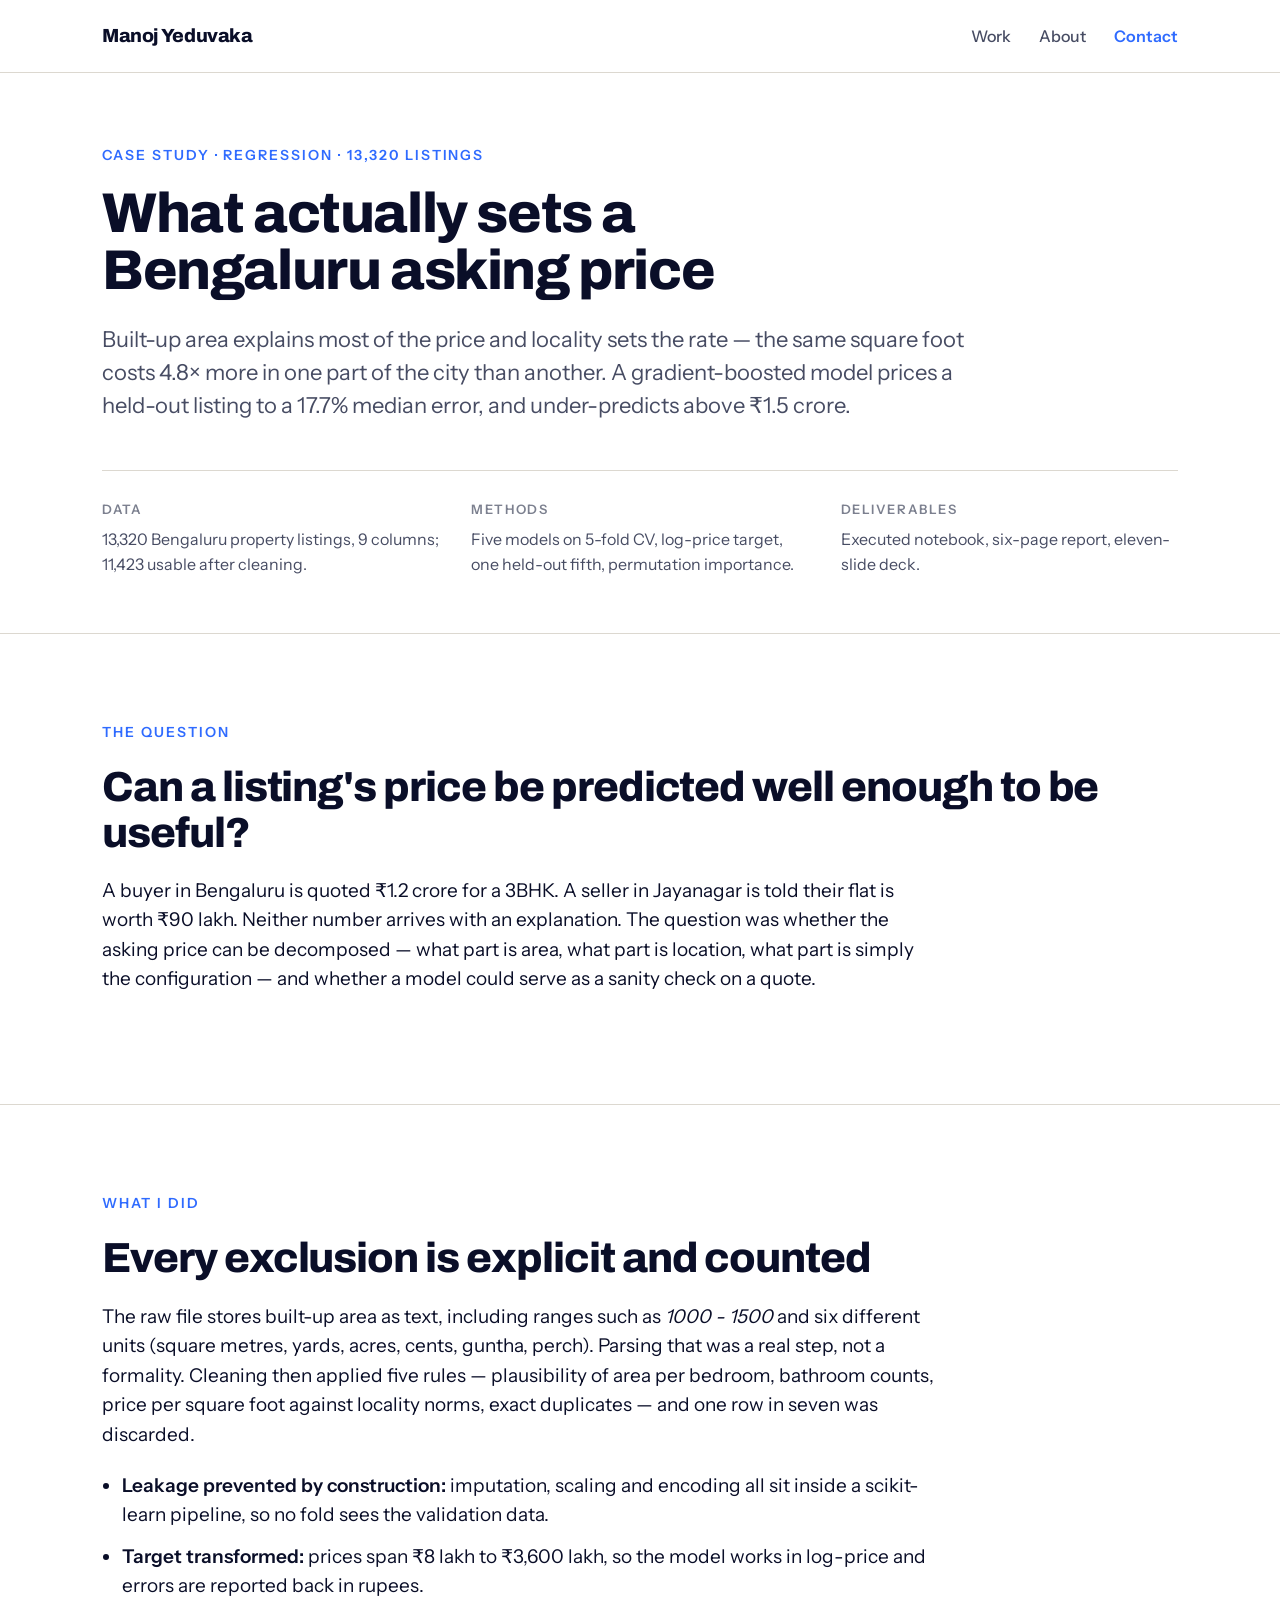
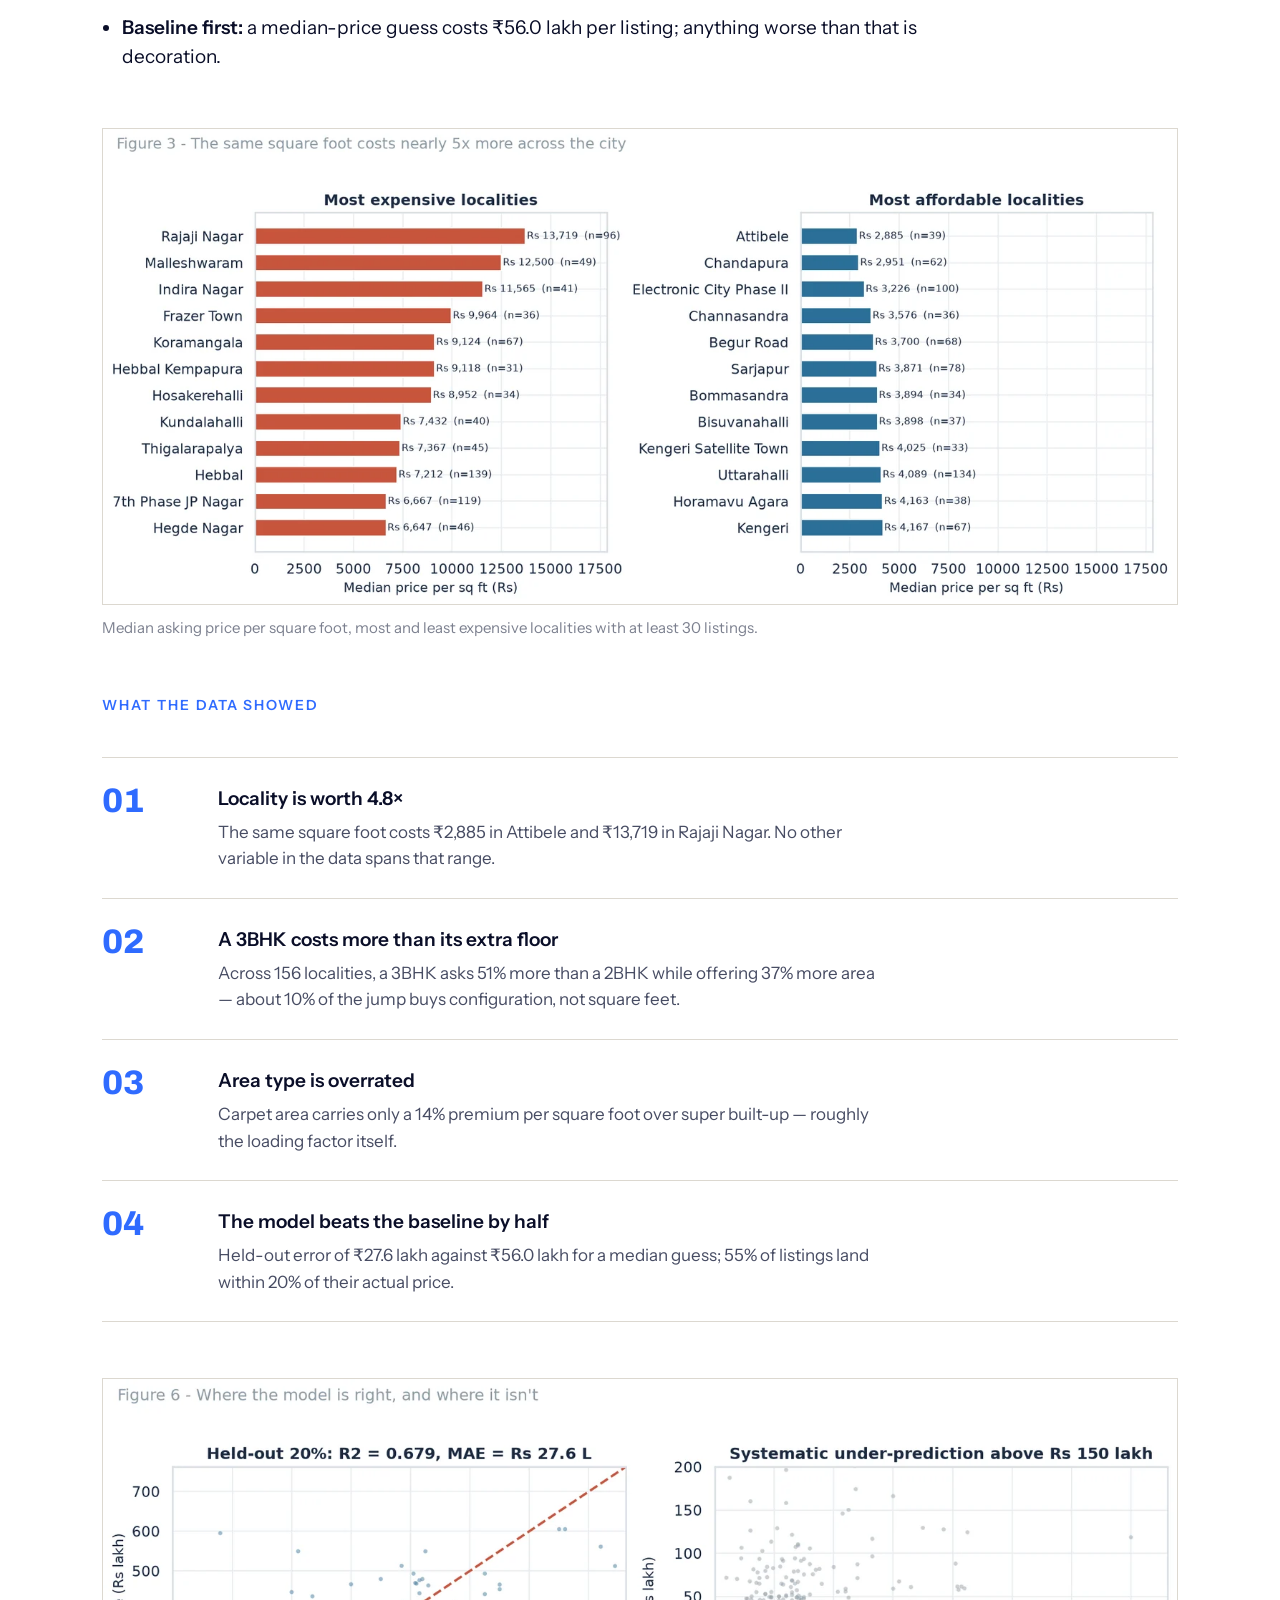
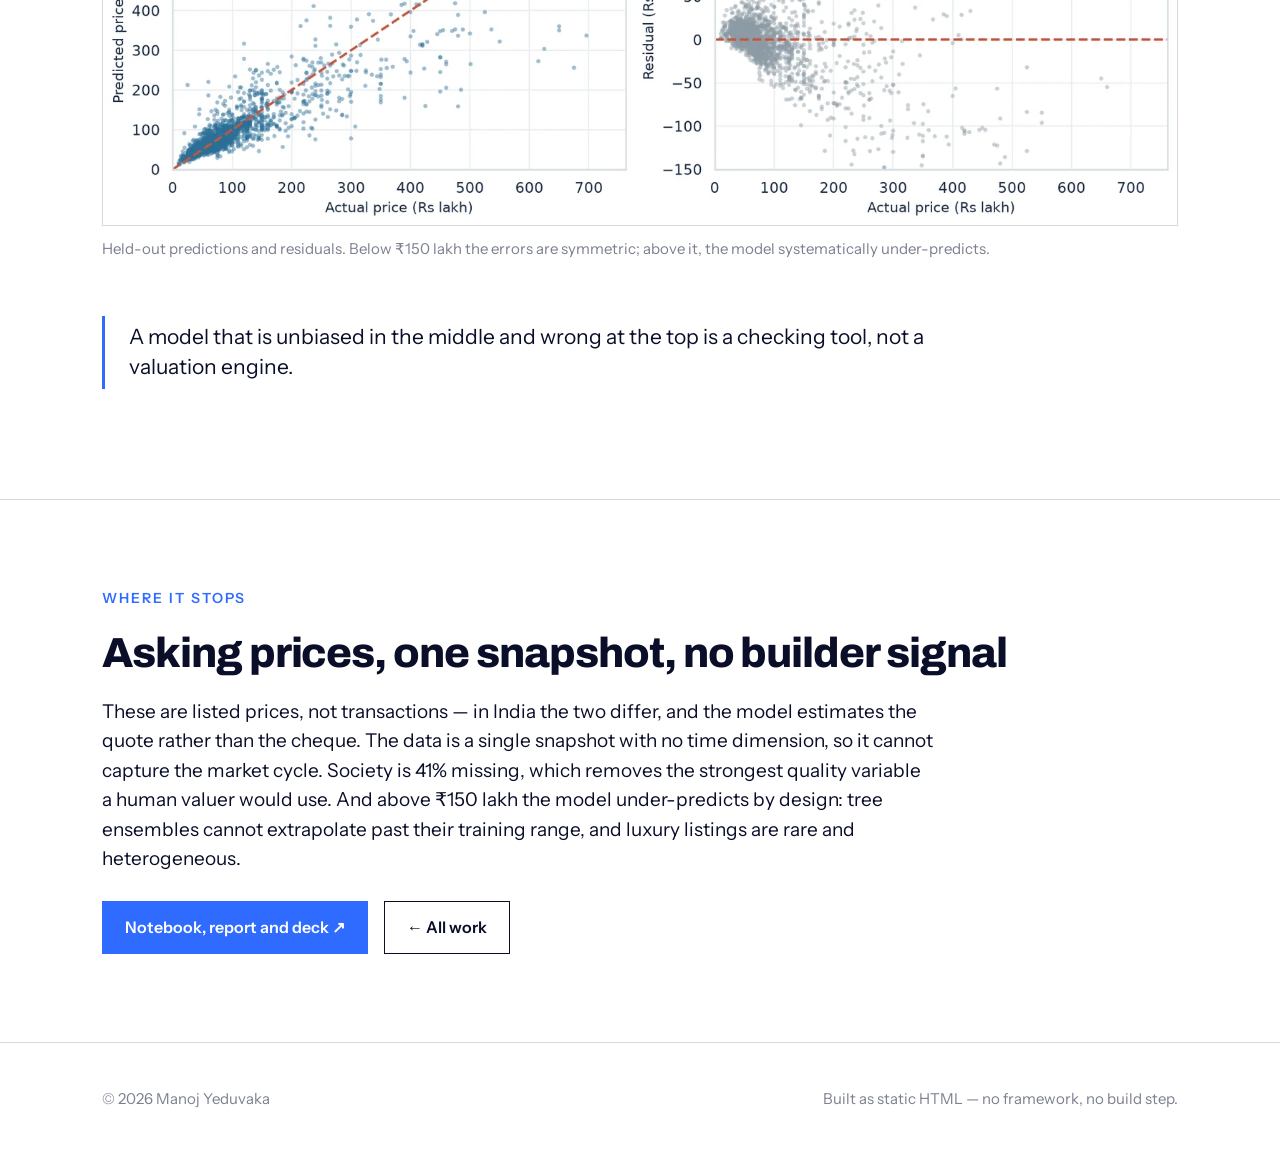
==== work/bengaluru-housing.html @ d520b785 "Add files via upload" ====
<!DOCTYPE html>
<html lang="en">
<head>
<meta charset="utf-8">
<meta name="viewport" content="width=device-width, initial-scale=1">
<title>Bengaluru residential prices — case study</title>
<meta name="description" content="What sets a Bengaluru asking price: locality is worth 4.8x, a 3BHK carries a 10% configuration premium, and the model under-predicts above Rs 1.5 crore.">
<meta name="author" content="Manoj Yeduvaka">
<meta property="og:title" content="Bengaluru residential prices — case study">
<meta property="og:description" content="What sets a Bengaluru asking price: locality is worth 4.8x, a 3BHK carries a 10% configuration premium, and the model under-predicts above Rs 1.5 crore.">
<meta property="og:type" content="website">
<link rel="icon" href="data:image/svg+xml,%3Csvg xmlns='http://www.w3.org/2000/svg' viewBox='0 0 32 32'%3E%3Crect width='32' height='32' fill='%232F6BFF'/%3E%3Ctext x='16' y='23' font-family='Helvetica,Arial' font-size='17' font-weight='bold' fill='white' text-anchor='middle'%3EM%3C/text%3E%3C/svg%3E">
<style>
@font-face{font-family:'Archivo';font-style:normal;font-weight:800;font-display:swap;src:url('../assets/fonts/archivo-800.woff2') format('woff2');}
@font-face{font-family:'Instrument Sans';font-style:normal;font-weight:400;font-display:swap;src:url('../assets/fonts/instrument-400.woff2') format('woff2');}
@font-face{font-family:'Instrument Sans';font-style:normal;font-weight:500;font-display:swap;src:url('../assets/fonts/instrument-500.woff2') format('woff2');}
@font-face{font-family:'Instrument Sans';font-style:normal;font-weight:600;font-display:swap;src:url('../assets/fonts/instrument-600.woff2') format('woff2');}

:root{
  --ground:#FFFFFF; --surface:#F2EFE9; --ink:#0A0E28; --ink-2:#474C63; --ink-3:#7C808F;
  --rule:#DCD8D0; --rule-2:#C9C3B8; --accent:#2F6BFF; --accent-tint:#DBE7FF; --maxw:1140px;
}
*,*::before,*::after{box-sizing:border-box}
html{scroll-behavior:smooth;-webkit-text-size-adjust:100%}
body{margin:0;background:var(--ground);color:var(--ink);
  font-family:'Instrument Sans',-apple-system,BlinkMacSystemFont,'Segoe UI',sans-serif;
  font-size:19px;line-height:1.55;-webkit-font-smoothing:antialiased;text-rendering:optimizeLegibility}
img{max-width:100%;height:auto;display:block}
a{color:inherit}
.wrap{max-width:var(--maxw);margin:0 auto;padding:0 32px}
.display{font-family:'Archivo',system-ui,sans-serif;font-weight:800;letter-spacing:-.025em;line-height:1.02;margin:0}
.eyebrow{font-size:14px;font-weight:600;letter-spacing:.14em;text-transform:uppercase;color:var(--accent);margin:0 0 18px}
.muted{color:var(--ink-2)} .faint{color:var(--ink-3)}
.accent{color:var(--accent)}

/* nav */
.nav{border-bottom:1px solid var(--rule);position:sticky;top:0;background:rgba(255,255,255,.92);
  backdrop-filter:saturate(160%) blur(8px);z-index:20}
.nav .wrap{display:flex;align-items:center;justify-content:space-between;height:72px;gap:24px}
.nav a.brand{font-family:'Archivo',sans-serif;font-weight:800;font-size:19px;letter-spacing:-.02em;text-decoration:none}
.nav nav{display:flex;gap:28px;align-items:center}
.nav nav a{text-decoration:none;font-size:16px;font-weight:500;color:var(--ink-2)}
.nav nav a:hover{color:var(--accent)}
.nav nav a.cta{color:var(--accent);font-weight:600}

/* hero */
.hero{padding:96px 0 72px;border-bottom:1px solid var(--rule)}
.hero h1{font-size:clamp(38px,5.2vw,68px);max-width:19ch;margin:0 0 28px}
.hero p.lead{font-size:clamp(19px,2vw,24px);line-height:1.45;color:var(--ink-2);max-width:56ch;margin:0}
.stats{display:grid;grid-template-columns:repeat(4,1fr);gap:0;margin-top:64px;border-top:1px solid var(--rule)}
.stats > div{padding:26px 24px 0 0}
.stats > div + div{border-left:1px solid var(--rule);padding-left:24px}
.stats > div > div{padding:0}
.stats .n{font-family:'Archivo',sans-serif;font-weight:800;font-size:clamp(26px,3vw,38px);letter-spacing:-.03em;line-height:1}
.stats .l{font-size:15px;color:var(--ink-3);margin-top:8px;line-height:1.35}

/* sections */
section{padding:88px 0;border-bottom:1px solid var(--rule)}
section:last-of-type{border-bottom:0}
h2.sec{font-family:'Archivo',sans-serif;font-weight:800;font-size:clamp(28px,3.4vw,42px);
  letter-spacing:-.025em;line-height:1.08;margin:0 0 20px;max-width:24ch}
.sec-lead{font-size:20px;color:var(--ink-2);max-width:62ch;margin:0 0 48px}

/* work cards */
.cards{display:grid;grid-template-columns:1fr 1fr;gap:40px}
.card{border:1px solid var(--rule);background:#fff;display:flex;flex-direction:column;
  text-decoration:none;transition:border-color .18s ease,transform .18s ease}
.card:hover{border-color:var(--ink);transform:translateY(-2px)}
.card .thumb{aspect-ratio:16/10;overflow:hidden;background:#fff;border-bottom:1px solid var(--rule);
  display:flex;align-items:center;justify-content:center;padding:18px 22px}
.card .thumb img{width:100%;height:100%;object-fit:contain;object-position:center}
.card .body{padding:28px 28px 30px;display:flex;flex-direction:column;gap:14px;flex:1}
.card .kicker{font-size:13px;font-weight:600;letter-spacing:.12em;text-transform:uppercase;color:var(--ink-3)}
.card h3{font-family:'Archivo',sans-serif;font-weight:800;font-size:26px;letter-spacing:-.02em;line-height:1.15;margin:0}
.card p{margin:0;color:var(--ink-2);font-size:17px;line-height:1.5}
.card .chips{display:flex;flex-wrap:wrap;gap:8px;margin-top:auto;padding-top:10px}
.chip{font-size:14px;font-weight:500;padding:6px 12px;background:var(--accent-tint);color:#1B47B8;border-radius:2px}
.card .go{font-size:16px;font-weight:600;color:var(--accent)}

/* rows */
.rows{border-top:1px solid var(--rule)}
.row{display:grid;grid-template-columns:1.1fr 2fr auto;gap:32px;align-items:baseline;
  padding:26px 0;border-bottom:1px solid var(--rule);text-decoration:none}
.row:hover .rowtitle{color:var(--accent)}
.rowtitle{font-weight:600;font-size:19px}
.rowdesc{color:var(--ink-2);font-size:17px}
.rowmeta{font-size:14px;color:var(--ink-3);white-space:nowrap}

/* about */
.about{display:grid;grid-template-columns:1.4fr 1fr;gap:72px}
.about p{margin:0 0 20px;max-width:56ch}
.tools h3{font-size:14px;font-weight:600;letter-spacing:.12em;text-transform:uppercase;color:var(--ink-3);margin:0 0 14px}
.tools ul{list-style:none;padding:0;margin:0 0 32px;display:flex;flex-wrap:wrap;gap:8px}
.tools li{font-size:15px;padding:7px 13px;border:1px solid var(--rule);border-radius:2px;color:var(--ink-2)}

/* contact */
.contact a.mail{font-family:'Archivo',sans-serif;font-weight:800;font-size:clamp(24px,3.4vw,40px);
  letter-spacing:-.025em;text-decoration:none;border-bottom:3px solid var(--accent);padding-bottom:4px;
  display:inline-block;word-break:break-word}
.contact a.mail:hover{color:var(--accent)}
.links{display:flex;gap:28px;margin-top:40px;flex-wrap:wrap}
.links a{font-size:16px;font-weight:600;text-decoration:none;color:var(--ink-2)}
.links a:hover{color:var(--accent)}

/* footer */
footer.site{padding:44px 0;border-top:1px solid var(--rule)}
footer.site .wrap{display:flex;justify-content:space-between;gap:24px;flex-wrap:wrap;font-size:15px;color:var(--ink-3)}

/* case study page */
.cs-head{padding:72px 0 56px;border-bottom:1px solid var(--rule)}
.cs-head h1{font-size:clamp(32px,4.4vw,56px);max-width:22ch;margin:0 0 24px}
.cs-head .lead{font-size:clamp(18px,2vw,22px);line-height:1.5;color:var(--ink-2);max-width:60ch;margin:0}
.meta-grid{display:grid;grid-template-columns:repeat(3,1fr);gap:32px;margin-top:48px;padding-top:28px;border-top:1px solid var(--rule)}
.meta-grid h4{font-size:13px;font-weight:600;letter-spacing:.12em;text-transform:uppercase;color:var(--ink-3);margin:0 0 8px}
.meta-grid p{margin:0;font-size:16px;color:var(--ink-2)}
.wrap.prose{max-width:var(--maxw)}
.wrap.prose > p, .wrap.prose > ul, .wrap.prose > h2, .wrap.prose > .eyebrow, .wrap.prose > .pull{max-width:64ch}
.wrap.prose > figure, .wrap.prose > .findings, .wrap.prose > .next{max-width:100%}
.prose p{margin:0 0 22px}
.prose ul{margin:0 0 22px;padding-left:20px}
.prose li{margin-bottom:12px}
.figure{margin:56px 0}
.figure img{border:1px solid var(--rule)}
.figure figcaption{font-size:15px;color:var(--ink-3);margin-top:12px;line-height:1.45}
.findings{display:grid;gap:0;margin:40px 0 0;border-top:1px solid var(--rule)}
.finding{display:grid;grid-template-columns:88px 1fr;gap:28px;padding:26px 0;border-bottom:1px solid var(--rule)}
.finding .num{font-family:'Archivo',sans-serif;font-weight:800;font-size:34px;color:var(--accent);line-height:1}
.finding h3{font-size:19px;font-weight:600;margin:0 0 6px}
.finding p{margin:0;color:var(--ink-2);font-size:17px;max-width:60ch}
.pull{border-left:3px solid var(--accent);padding:6px 0 6px 24px;margin:44px 0;
  font-size:21px;line-height:1.45;color:var(--ink);max-width:60ch}
.next{display:flex;gap:16px;flex-wrap:wrap;margin-top:28px}
.btn{display:inline-block;padding:13px 22px;border:1px solid var(--ink);text-decoration:none;
  font-size:16px;font-weight:600;transition:background .16s ease,color .16s ease}
.btn:hover{background:var(--ink);color:#fff}
.btn.primary{background:var(--accent);border-color:var(--accent);color:#fff}
.btn.primary:hover{background:#1B47B8;border-color:#1B47B8}

@media (max-width:900px){
  .cards,.about{grid-template-columns:1fr;gap:32px}
  .stats{grid-template-columns:1fr 1fr}
  .stats > div:nth-child(3){border-left:0;padding-left:0}
  .stats > div:nth-child(-n+2){padding-bottom:24px}
  .row{grid-template-columns:1fr;gap:6px}
  .meta-grid{grid-template-columns:1fr;gap:22px}
  .finding{grid-template-columns:56px 1fr;gap:16px}
  .hero{padding:64px 0 48px}
  section{padding:64px 0}
}
/* ---- motion layer ---- */
.js [data-reveal]{opacity:0;transform:translateY(16px);
  transition:opacity .7s cubic-bezier(.2,.7,.3,1),transform .7s cubic-bezier(.2,.7,.3,1)}
.js [data-reveal].is-in{opacity:1;transform:none}
.card .thumb img{transition:transform .5s cubic-bezier(.2,.7,.3,1)}
.card:hover .thumb img{transform:scale(1.025)}
.nav{transition:box-shadow .25s ease}
.nav.is-compact{box-shadow:0 1px 0 var(--rule),0 6px 24px rgba(10,14,40,.06)}
.nav .wrap{transition:height .25s ease}
.nav.is-compact .wrap{height:60px}
.hero-cta{display:flex;gap:14px;flex-wrap:wrap;margin-top:36px}
@view-transition{navigation:auto}
@media (prefers-reduced-motion:reduce){
  *,*::before,*::after{animation-duration:.001ms!important;transition-duration:.001ms!important}
  [data-reveal]{opacity:1;transform:none}
  html{scroll-behavior:auto}
}

/* ---- locality explorer ---- */
.explorer{border:1px solid var(--rule);padding:32px 34px 26px;background:#fff}
.seg{display:inline-flex;border:1px solid var(--rule);margin-bottom:28px}
.seg button{appearance:none;border:0;background:#fff;padding:10px 18px;font:inherit;font-size:15px;
  font-weight:500;color:var(--ink-2);cursor:pointer;transition:background .15s,color .15s}
.seg button + button{border-left:1px solid var(--rule)}
.seg button[aria-selected="true"]{background:var(--ink);color:#fff}
.seg button:focus-visible{outline:2px solid var(--accent);outline-offset:2px}
.bars{display:flex;flex-direction:column;gap:6px}
.bar{display:grid;grid-template-columns:200px 1fr 132px;align-items:center;gap:16px;
  padding:7px 8px;margin:0 -8px;cursor:pointer;background:none;border:0;font:inherit;text-align:left;
  border-radius:2px;transition:background .15s}
.bar:hover,.bar:focus-visible,.bar.is-on{background:var(--surface);outline:none}
.bar:focus-visible{box-shadow:inset 0 0 0 2px var(--accent)}
.bar .nm{font-size:16px;color:var(--ink-2);white-space:nowrap;overflow:hidden;text-overflow:ellipsis}
.bar:hover .nm,.bar.is-on .nm{color:var(--ink);font-weight:600}
.bar .track{height:22px;background:#EAE7E0;position:relative;overflow:hidden}
.bar .fill{position:absolute;inset:0 auto 0 0;width:0;background:#7FA3FF;
  transition:width .8s cubic-bezier(.2,.7,.3,1),background .15s}
.bar:hover .fill,.bar.is-on .fill{background:var(--accent)}
.bar .val{font-size:15px;font-variant-numeric:tabular-nums;text-align:right;color:var(--ink-2)}
.bar:hover .val,.bar.is-on .val{color:var(--ink);font-weight:600}
.detail{margin-top:22px;padding-top:18px;border-top:1px solid var(--rule);min-height:52px;
  font-size:16px;color:var(--ink-2);line-height:1.5}
.detail strong{color:var(--ink);font-weight:600}
.chart-foot{display:flex;justify-content:space-between;gap:24px;flex-wrap:wrap;margin-top:18px;font-size:14px;color:var(--ink-3)}
.chart-foot a{color:var(--accent);font-weight:600;text-decoration:none}
.chart-foot a:hover{text-decoration:underline}

@media (max-width:560px){
  .wrap{padding:0 20px}
  .nav .wrap{height:64px}
  .nav nav{gap:16px}
  .nav nav a{font-size:15px}
  .nav nav a.hide-sm{display:none}
  .bar{grid-template-columns:118px 1fr 78px;gap:10px}
  .bar .nm{font-size:14px}
  .bar .val{font-size:13px}
  .explorer{padding:22px 18px 20px}
  .seg button{padding:9px 13px;font-size:14px}
}
</style>
<script>document.documentElement.className += ' js';</script>
<noscript><style>[data-reveal]{opacity:1!important;transform:none!important}</style></noscript>
</head>
<body>
<header class="nav"><div class="wrap">
  <a class="brand" href="../index.html">Manoj Yeduvaka</a>
  <nav>
    <a href="../index.html#work">Work</a>
    <a href="../index.html#about" class="hide-sm">About</a>
    <a href="../index.html#contact" class="cta">Contact</a>
  </nav>
</div></header>

<main id="bengaluru">
  <div class="cs-head"><div class="wrap">
    <p class="eyebrow">Case study · Regression · 13,320 listings</p>
    <h1 class="display">What actually sets a Bengaluru asking price</h1>
    <p class="lead">Built-up area explains most of the price and locality sets the rate — the same square foot costs 4.8× more in one part of the city than another. A gradient-boosted model prices a held-out listing to a 17.7% median error, and under-predicts above ₹1.5 crore.</p>
    <div class="meta-grid">
      <div><h4>Data</h4><p>13,320 Bengaluru property listings, 9 columns; 11,423 usable after cleaning.</p></div>
      <div><h4>Methods</h4><p>Five models on 5-fold CV, log-price target, one held-out fifth, permutation importance.</p></div>
      <div><h4>Deliverables</h4><p>Executed notebook, six-page report, eleven-slide deck.</p></div>
    </div>
  </div></div>

  <section><div class="wrap prose">
    <p class="eyebrow">The question</p>
    <h2 class="sec">Can a listing's price be predicted well enough to be useful?</h2>
    <p>A buyer in Bengaluru is quoted ₹1.2 crore for a 3BHK. A seller in Jayanagar is told their flat is worth ₹90 lakh. Neither number arrives with an explanation. The question was whether the asking price can be decomposed — what part is area, what part is location, what part is simply the configuration — and whether a model could serve as a sanity check on a quote.</p>
  </div></section>

  <section><div class="wrap prose">
    <p class="eyebrow">What I did</p>
    <h2 class="sec">Every exclusion is explicit and counted</h2>
    <p>The raw file stores built-up area as text, including ranges such as <em>1000 - 1500</em> and six different units (square metres, yards, acres, cents, guntha, perch). Parsing that was a real step, not a formality. Cleaning then applied five rules — plausibility of area per bedroom, bathroom counts, price per square foot against locality norms, exact duplicates — and one row in seven was discarded.</p>
    <ul>
      <li><strong>Leakage prevented by construction:</strong> imputation, scaling and encoding all sit inside a scikit-learn pipeline, so no fold sees the validation data.</li>
      <li><strong>Target transformed:</strong> prices span ₹8 lakh to ₹3,600 lakh, so the model works in log-price and errors are reported back in rupees.</li>
      <li><strong>Baseline first:</strong> a median-price guess costs ₹56.0 lakh per listing; anything worse than that is decoration.</li>
    </ul>
    <figure class="figure">
      <img src="../assets/img/bengaluru-locality.webp" alt="Bar chart of median price per square foot for the most and least expensive Bengaluru localities">
      <figcaption>Median asking price per square foot, most and least expensive localities with at least 30 listings.</figcaption>
    </figure>
    <p class="eyebrow" style="margin-top:56px">What the data showed</p>
    <div class="findings">
      <div class="finding"><span class="num">01</span><div><h3>Locality is worth 4.8×</h3><p>The same square foot costs ₹2,885 in Attibele and ₹13,719 in Rajaji Nagar. No other variable in the data spans that range.</p></div></div>
      <div class="finding"><span class="num">02</span><div><h3>A 3BHK costs more than its extra floor</h3><p>Across 156 localities, a 3BHK asks 51% more than a 2BHK while offering 37% more area — about 10% of the jump buys configuration, not square feet.</p></div></div>
      <div class="finding"><span class="num">03</span><div><h3>Area type is overrated</h3><p>Carpet area carries only a 14% premium per square foot over super built-up — roughly the loading factor itself.</p></div></div>
      <div class="finding"><span class="num">04</span><div><h3>The model beats the baseline by half</h3><p>Held-out error of ₹27.6 lakh against ₹56.0 lakh for a median guess; 55% of listings land within 20% of their actual price.</p></div></div>
    </div>
    <figure class="figure">
      <img src="../assets/img/bengaluru-model.webp" alt="Predicted versus actual price scatter plot with residuals">
      <figcaption>Held-out predictions and residuals. Below ₹150 lakh the errors are symmetric; above it, the model systematically under-predicts.</figcaption>
    </figure>
    <p class="pull">A model that is unbiased in the middle and wrong at the top is a checking tool, not a valuation engine.</p>
  </div></section>

  <section><div class="wrap prose">
    <p class="eyebrow">Where it stops</p>
    <h2 class="sec">Asking prices, one snapshot, no builder signal</h2>
    <p>These are listed prices, not transactions — in India the two differ, and the model estimates the quote rather than the cheque. The data is a single snapshot with no time dimension, so it cannot capture the market cycle. Society is 41% missing, which removes the strongest quality variable a human valuer would use. And above ₹150 lakh the model under-predicts by design: tree ensembles cannot extrapolate past their training range, and luxury listings are rare and heterogeneous.</p>
    <div class="next">
      <a class="btn primary" href="https://github.com/nx-manoj/Machine-learning-projects/tree/main/Bengaluru-Housing-Prices">Notebook, report and deck ↗</a>
      <a class="btn" href="../index.html">← All work</a>
    </div>
  </div></section>
</main>
<footer class="site"><div class="wrap">
  <span>© 2026 Manoj Yeduvaka</span>
  <span>Built as static HTML — no framework, no build step.</span>
</div></footer>
<script>
(function(){
  var reduce = window.matchMedia('(prefers-reduced-motion: reduce)').matches;
  var revealEls = Array.prototype.slice.call(document.querySelectorAll('[data-reveal]'));

  function revealAll(){ revealEls.forEach(function(el){ el.classList.add('is-in'); }); }

  if (!('IntersectionObserver' in window) || reduce) {
    revealAll();
  } else {
    var io = new IntersectionObserver(function(entries){
      entries.forEach(function(e){
        if (e.isIntersecting) { e.target.classList.add('is-in'); io.unobserve(e.target); }
      });
    }, {rootMargin: '0px 0px -6% 0px', threshold: 0.06});
    revealEls.forEach(function(el, i){
      el.style.transitionDelay = (Math.min(i, 4) * 70) + 'ms';
      io.observe(el);
    });
    setTimeout(revealAll, 2500);   /* safety net: never leave content hidden */
  }

  /* count-up statistics */
  var nums = Array.prototype.slice.call(document.querySelectorAll('[data-count]'));
  function countUp(el){
    var target = parseFloat(el.getAttribute('data-count'));
    var suffix = el.getAttribute('data-suffix') || '';
    if (reduce) { el.textContent = target + suffix; return; }
    var start = null, dur = 900;
    function step(ts){
      if (!start) start = ts;
      var p = Math.min((ts - start) / dur, 1);
      var eased = 1 - Math.pow(1 - p, 3);
      el.textContent = Math.round(target * eased) + suffix;
      if (p < 1) requestAnimationFrame(step);
    }
    requestAnimationFrame(step);
    setTimeout(function(){ el.textContent = target + suffix; }, dur + 250);
  }
  if ('IntersectionObserver' in window && !reduce) {
    var io2 = new IntersectionObserver(function(en){
      en.forEach(function(e){ if (e.isIntersecting) { countUp(e.target); io2.unobserve(e.target); } });
    }, {threshold: 0.6});
    nums.forEach(function(n){ io2.observe(n); });
  } else { nums.forEach(countUp); }

  /* nav condense */
  var nav = document.querySelector('.nav');
  if (nav) {
    var onScroll = function(){ nav.classList.toggle('is-compact', window.scrollY > 12); };
    window.addEventListener('scroll', onScroll, {passive: true});
    onScroll();
  }

  /* locality explorer */
  var barsEl = document.getElementById('loc-bars');
  if (!barsEl || !window.LOC_DATA) return;
  var data = window.LOC_DATA;
  var detail = document.getElementById('loc-detail');
  var mode = 'high';

  function fmt(n){ return n.toLocaleString('en-IN'); }

  function show(i){
    var r = data[mode][i];
    if (!r || !detail) return;
    var money = r.price >= 100 ? '₹' + (r.price / 100).toFixed(2) + ' crore' : '₹' + r.price.toFixed(1) + ' lakh';
    detail.innerHTML = '<strong>' + r.name + '</strong> — ₹' + fmt(r.ppsf) +
      ' per sq ft. A typical flat asks ' + money + ', across ' + r.n + ' listings.';
    Array.prototype.forEach.call(barsEl.querySelectorAll('.bar'), function(b, j){
      b.classList.toggle('is-on', j === i);
    });
  }

  function bind(){
    Array.prototype.forEach.call(barsEl.querySelectorAll('.bar'), function(b){
      var i = parseInt(b.getAttribute('data-i'), 10);
      b.addEventListener('mouseenter', function(){ show(i); });
      b.addEventListener('focus', function(){ show(i); });
      b.addEventListener('click', function(){ show(i); });
    });
  }

  function paint(){
    Array.prototype.forEach.call(barsEl.querySelectorAll('.fill'), function(f, i){
      var w = f.getAttribute('data-w') + '%';
      if (reduce) { f.style.width = w; return; }
      setTimeout(function(){ f.style.width = w; }, 120 + i * 55);
    });
  }

  function render(){
    var rows = data[mode];
    var max = Math.max.apply(null, rows.map(function(r){ return r.ppsf; }));
    barsEl.innerHTML = rows.map(function(r, i){
      return '<button class="bar" data-i="' + i + '" aria-label="' + r.name + ', Rs ' + fmt(r.ppsf) +
        ' per square foot"><span class="nm">' + r.name + '</span>' +
        '<span class="track"><span class="fill" data-w="' + (r.ppsf / max * 100).toFixed(1) + '"></span></span>' +
        '<span class="val">₹' + fmt(r.ppsf) + '</span></button>';
    }).join('');
    bind();
    paint();
    show(0);
  }

  Array.prototype.forEach.call(document.querySelectorAll('.seg button'), function(btn){
    btn.addEventListener('click', function(){
      Array.prototype.forEach.call(document.querySelectorAll('.seg button'), function(b){
        b.setAttribute('aria-selected', 'false');
      });
      btn.setAttribute('aria-selected', 'true');
      mode = btn.getAttribute('data-mode');
      render();
    });
  });

  /* first paint: animate the server-rendered bars when they scroll in */
  if ('IntersectionObserver' in window && !reduce) {
    var io3 = new IntersectionObserver(function(en){
      en.forEach(function(e){ if (e.isIntersecting) { paint(); io3.disconnect(); } });
    }, {threshold: 0.25});
    io3.observe(barsEl);
  } else { paint(); }

  bind();
})();
</script>
</body>
</html>
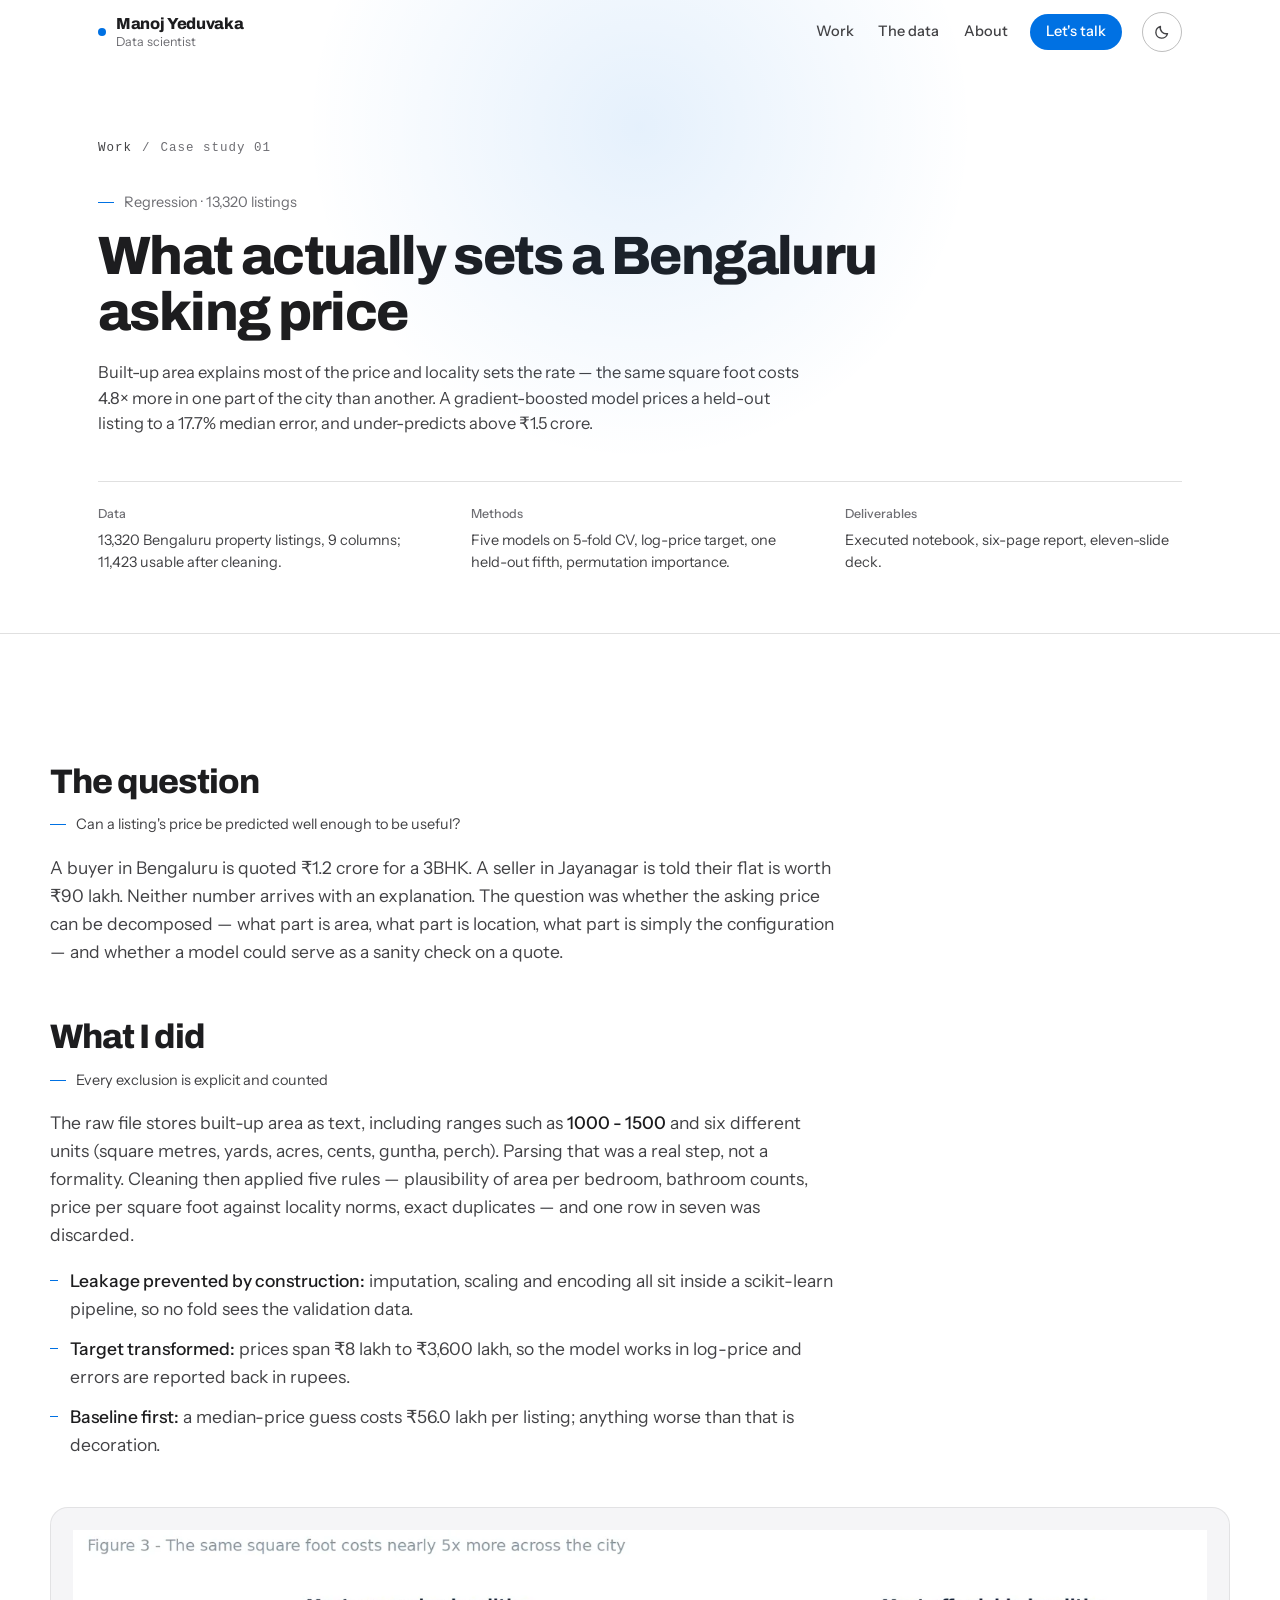
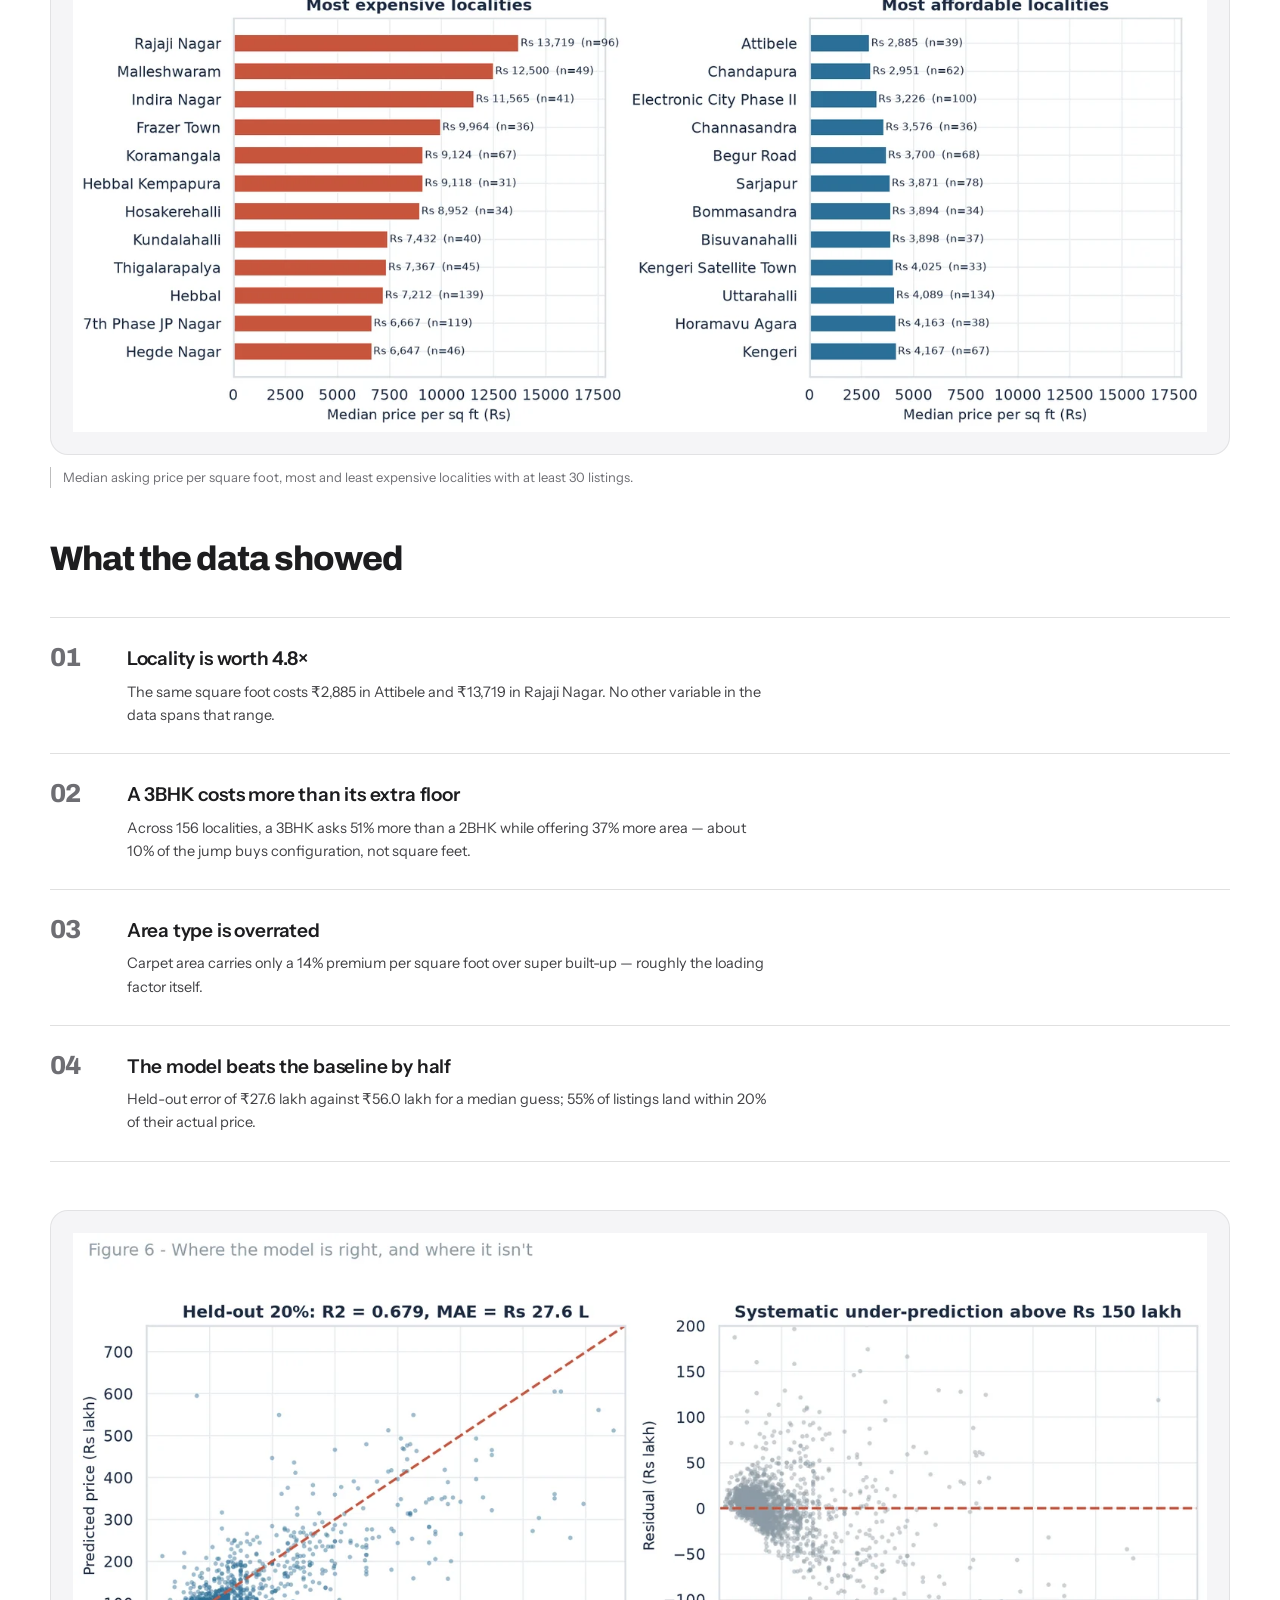
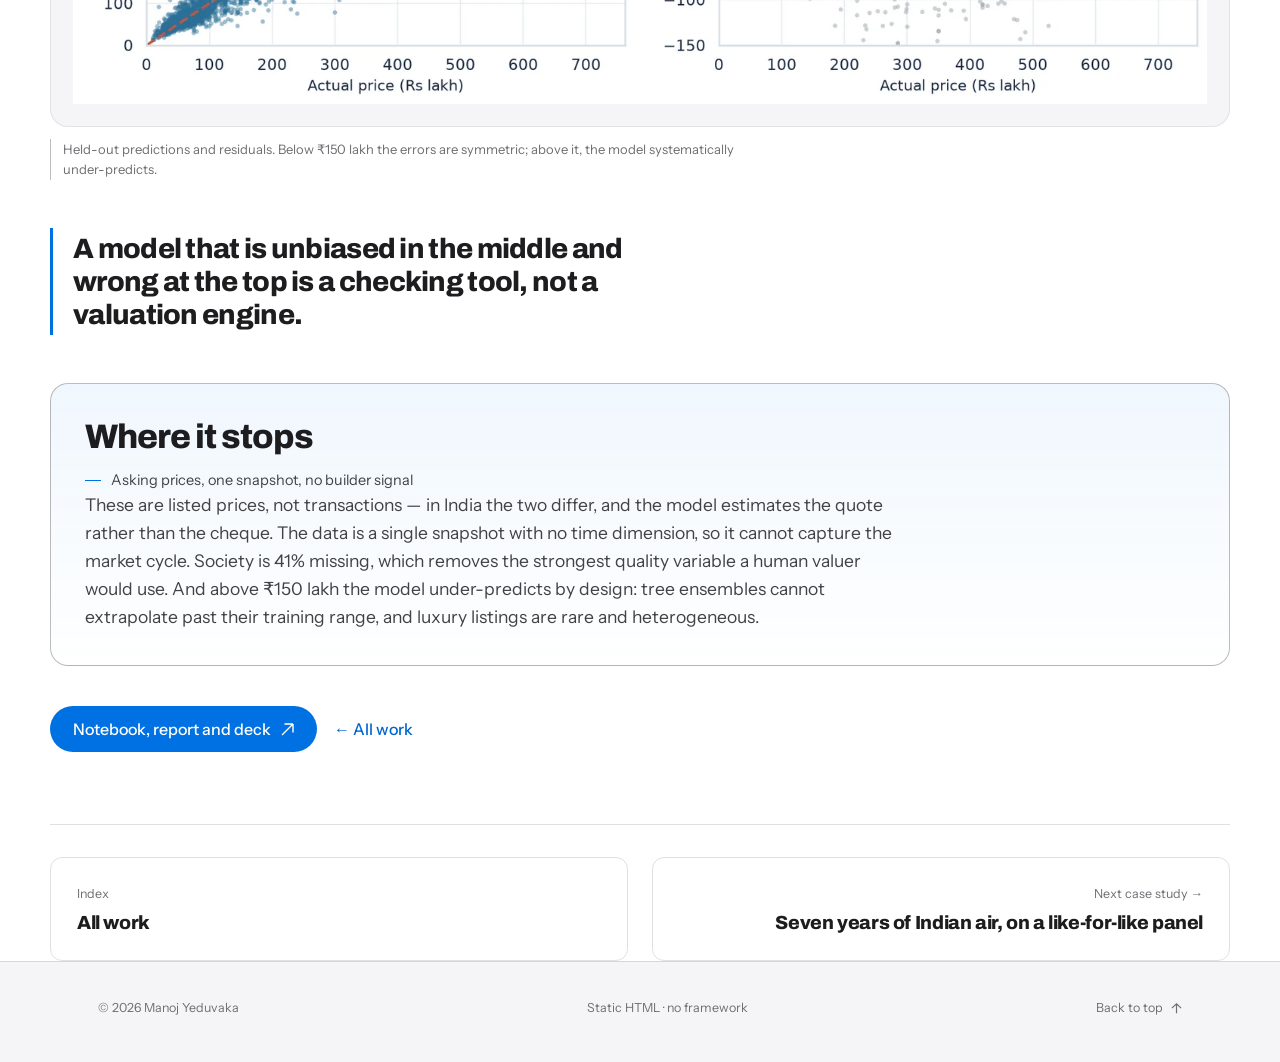
==== commit b221854e: "Add files via upload" ====
--- a/work/bengaluru-housing.html
+++ b/work/bengaluru-housing.html
@@ -3,408 +3,209 @@
 <head>
 <meta charset="utf-8">
 <meta name="viewport" content="width=device-width, initial-scale=1">
-<title>Bengaluru residential prices — case study</title>
-<meta name="description" content="What sets a Bengaluru asking price: locality is worth 4.8x, a 3BHK carries a 10% configuration premium, and the model under-predicts above Rs 1.5 crore.">
-<meta name="author" content="Manoj Yeduvaka">
-<meta property="og:title" content="Bengaluru residential prices — case study">
-<meta property="og:description" content="What sets a Bengaluru asking price: locality is worth 4.8x, a 3BHK carries a 10% configuration premium, and the model under-predicts above Rs 1.5 crore.">
-<meta property="og:type" content="website">
-<link rel="icon" href="data:image/svg+xml,%3Csvg xmlns='http://www.w3.org/2000/svg' viewBox='0 0 32 32'%3E%3Crect width='32' height='32' fill='%232F6BFF'/%3E%3Ctext x='16' y='23' font-family='Helvetica,Arial' font-size='17' font-weight='bold' fill='white' text-anchor='middle'%3EM%3C/text%3E%3C/svg%3E">
-<style>
-@font-face{font-family:'Archivo';font-style:normal;font-weight:800;font-display:swap;src:url('../assets/fonts/archivo-800.woff2') format('woff2');}
-@font-face{font-family:'Instrument Sans';font-style:normal;font-weight:400;font-display:swap;src:url('../assets/fonts/instrument-400.woff2') format('woff2');}
-@font-face{font-family:'Instrument Sans';font-style:normal;font-weight:500;font-display:swap;src:url('../assets/fonts/instrument-500.woff2') format('woff2');}
-@font-face{font-family:'Instrument Sans';font-style:normal;font-weight:600;font-display:swap;src:url('../assets/fonts/instrument-600.woff2') format('woff2');}
-
-:root{
-  --ground:#FFFFFF; --surface:#F2EFE9; --ink:#0A0E28; --ink-2:#474C63; --ink-3:#7C808F;
-  --rule:#DCD8D0; --rule-2:#C9C3B8; --accent:#2F6BFF; --accent-tint:#DBE7FF; --maxw:1140px;
-}
-*,*::before,*::after{box-sizing:border-box}
-html{scroll-behavior:smooth;-webkit-text-size-adjust:100%}
-body{margin:0;background:var(--ground);color:var(--ink);
-  font-family:'Instrument Sans',-apple-system,BlinkMacSystemFont,'Segoe UI',sans-serif;
-  font-size:19px;line-height:1.55;-webkit-font-smoothing:antialiased;text-rendering:optimizeLegibility}
-img{max-width:100%;height:auto;display:block}
-a{color:inherit}
-.wrap{max-width:var(--maxw);margin:0 auto;padding:0 32px}
-.display{font-family:'Archivo',system-ui,sans-serif;font-weight:800;letter-spacing:-.025em;line-height:1.02;margin:0}
-.eyebrow{font-size:14px;font-weight:600;letter-spacing:.14em;text-transform:uppercase;color:var(--accent);margin:0 0 18px}
-.muted{color:var(--ink-2)} .faint{color:var(--ink-3)}
-.accent{color:var(--accent)}
-
-/* nav */
-.nav{border-bottom:1px solid var(--rule);position:sticky;top:0;background:rgba(255,255,255,.92);
-  backdrop-filter:saturate(160%) blur(8px);z-index:20}
-.nav .wrap{display:flex;align-items:center;justify-content:space-between;height:72px;gap:24px}
-.nav a.brand{font-family:'Archivo',sans-serif;font-weight:800;font-size:19px;letter-spacing:-.02em;text-decoration:none}
-.nav nav{display:flex;gap:28px;align-items:center}
-.nav nav a{text-decoration:none;font-size:16px;font-weight:500;color:var(--ink-2)}
-.nav nav a:hover{color:var(--accent)}
-.nav nav a.cta{color:var(--accent);font-weight:600}
-
-/* hero */
-.hero{padding:96px 0 72px;border-bottom:1px solid var(--rule)}
-.hero h1{font-size:clamp(38px,5.2vw,68px);max-width:19ch;margin:0 0 28px}
-.hero p.lead{font-size:clamp(19px,2vw,24px);line-height:1.45;color:var(--ink-2);max-width:56ch;margin:0}
-.stats{display:grid;grid-template-columns:repeat(4,1fr);gap:0;margin-top:64px;border-top:1px solid var(--rule)}
-.stats > div{padding:26px 24px 0 0}
-.stats > div + div{border-left:1px solid var(--rule);padding-left:24px}
-.stats > div > div{padding:0}
-.stats .n{font-family:'Archivo',sans-serif;font-weight:800;font-size:clamp(26px,3vw,38px);letter-spacing:-.03em;line-height:1}
-.stats .l{font-size:15px;color:var(--ink-3);margin-top:8px;line-height:1.35}
-
-/* sections */
-section{padding:88px 0;border-bottom:1px solid var(--rule)}
-section:last-of-type{border-bottom:0}
-h2.sec{font-family:'Archivo',sans-serif;font-weight:800;font-size:clamp(28px,3.4vw,42px);
-  letter-spacing:-.025em;line-height:1.08;margin:0 0 20px;max-width:24ch}
-.sec-lead{font-size:20px;color:var(--ink-2);max-width:62ch;margin:0 0 48px}
-
-/* work cards */
-.cards{display:grid;grid-template-columns:1fr 1fr;gap:40px}
-.card{border:1px solid var(--rule);background:#fff;display:flex;flex-direction:column;
-  text-decoration:none;transition:border-color .18s ease,transform .18s ease}
-.card:hover{border-color:var(--ink);transform:translateY(-2px)}
-.card .thumb{aspect-ratio:16/10;overflow:hidden;background:#fff;border-bottom:1px solid var(--rule);
-  display:flex;align-items:center;justify-content:center;padding:18px 22px}
-.card .thumb img{width:100%;height:100%;object-fit:contain;object-position:center}
-.card .body{padding:28px 28px 30px;display:flex;flex-direction:column;gap:14px;flex:1}
-.card .kicker{font-size:13px;font-weight:600;letter-spacing:.12em;text-transform:uppercase;color:var(--ink-3)}
-.card h3{font-family:'Archivo',sans-serif;font-weight:800;font-size:26px;letter-spacing:-.02em;line-height:1.15;margin:0}
-.card p{margin:0;color:var(--ink-2);font-size:17px;line-height:1.5}
-.card .chips{display:flex;flex-wrap:wrap;gap:8px;margin-top:auto;padding-top:10px}
-.chip{font-size:14px;font-weight:500;padding:6px 12px;background:var(--accent-tint);color:#1B47B8;border-radius:2px}
-.card .go{font-size:16px;font-weight:600;color:var(--accent)}
-
-/* rows */
-.rows{border-top:1px solid var(--rule)}
-.row{display:grid;grid-template-columns:1.1fr 2fr auto;gap:32px;align-items:baseline;
-  padding:26px 0;border-bottom:1px solid var(--rule);text-decoration:none}
-.row:hover .rowtitle{color:var(--accent)}
-.rowtitle{font-weight:600;font-size:19px}
-.rowdesc{color:var(--ink-2);font-size:17px}
-.rowmeta{font-size:14px;color:var(--ink-3);white-space:nowrap}
-
-/* about */
-.about{display:grid;grid-template-columns:1.4fr 1fr;gap:72px}
-.about p{margin:0 0 20px;max-width:56ch}
-.tools h3{font-size:14px;font-weight:600;letter-spacing:.12em;text-transform:uppercase;color:var(--ink-3);margin:0 0 14px}
-.tools ul{list-style:none;padding:0;margin:0 0 32px;display:flex;flex-wrap:wrap;gap:8px}
-.tools li{font-size:15px;padding:7px 13px;border:1px solid var(--rule);border-radius:2px;color:var(--ink-2)}
-
-/* contact */
-.contact a.mail{font-family:'Archivo',sans-serif;font-weight:800;font-size:clamp(24px,3.4vw,40px);
-  letter-spacing:-.025em;text-decoration:none;border-bottom:3px solid var(--accent);padding-bottom:4px;
-  display:inline-block;word-break:break-word}
-.contact a.mail:hover{color:var(--accent)}
-.links{display:flex;gap:28px;margin-top:40px;flex-wrap:wrap}
-.links a{font-size:16px;font-weight:600;text-decoration:none;color:var(--ink-2)}
-.links a:hover{color:var(--accent)}
-
-/* footer */
-footer.site{padding:44px 0;border-top:1px solid var(--rule)}
-footer.site .wrap{display:flex;justify-content:space-between;gap:24px;flex-wrap:wrap;font-size:15px;color:var(--ink-3)}
-
-/* case study page */
-.cs-head{padding:72px 0 56px;border-bottom:1px solid var(--rule)}
-.cs-head h1{font-size:clamp(32px,4.4vw,56px);max-width:22ch;margin:0 0 24px}
-.cs-head .lead{font-size:clamp(18px,2vw,22px);line-height:1.5;color:var(--ink-2);max-width:60ch;margin:0}
-.meta-grid{display:grid;grid-template-columns:repeat(3,1fr);gap:32px;margin-top:48px;padding-top:28px;border-top:1px solid var(--rule)}
-.meta-grid h4{font-size:13px;font-weight:600;letter-spacing:.12em;text-transform:uppercase;color:var(--ink-3);margin:0 0 8px}
-.meta-grid p{margin:0;font-size:16px;color:var(--ink-2)}
-.wrap.prose{max-width:var(--maxw)}
-.wrap.prose > p, .wrap.prose > ul, .wrap.prose > h2, .wrap.prose > .eyebrow, .wrap.prose > .pull{max-width:64ch}
-.wrap.prose > figure, .wrap.prose > .findings, .wrap.prose > .next{max-width:100%}
-.prose p{margin:0 0 22px}
-.prose ul{margin:0 0 22px;padding-left:20px}
-.prose li{margin-bottom:12px}
-.figure{margin:56px 0}
-.figure img{border:1px solid var(--rule)}
-.figure figcaption{font-size:15px;color:var(--ink-3);margin-top:12px;line-height:1.45}
-.findings{display:grid;gap:0;margin:40px 0 0;border-top:1px solid var(--rule)}
-.finding{display:grid;grid-template-columns:88px 1fr;gap:28px;padding:26px 0;border-bottom:1px solid var(--rule)}
-.finding .num{font-family:'Archivo',sans-serif;font-weight:800;font-size:34px;color:var(--accent);line-height:1}
-.finding h3{font-size:19px;font-weight:600;margin:0 0 6px}
-.finding p{margin:0;color:var(--ink-2);font-size:17px;max-width:60ch}
-.pull{border-left:3px solid var(--accent);padding:6px 0 6px 24px;margin:44px 0;
-  font-size:21px;line-height:1.45;color:var(--ink);max-width:60ch}
-.next{display:flex;gap:16px;flex-wrap:wrap;margin-top:28px}
-.btn{display:inline-block;padding:13px 22px;border:1px solid var(--ink);text-decoration:none;
-  font-size:16px;font-weight:600;transition:background .16s ease,color .16s ease}
-.btn:hover{background:var(--ink);color:#fff}
-.btn.primary{background:var(--accent);border-color:var(--accent);color:#fff}
-.btn.primary:hover{background:#1B47B8;border-color:#1B47B8}
-
-@media (max-width:900px){
-  .cards,.about{grid-template-columns:1fr;gap:32px}
-  .stats{grid-template-columns:1fr 1fr}
-  .stats > div:nth-child(3){border-left:0;padding-left:0}
-  .stats > div:nth-child(-n+2){padding-bottom:24px}
-  .row{grid-template-columns:1fr;gap:6px}
-  .meta-grid{grid-template-columns:1fr;gap:22px}
-  .finding{grid-template-columns:56px 1fr;gap:16px}
-  .hero{padding:64px 0 48px}
-  section{padding:64px 0}
-}
-/* ---- motion layer ---- */
-.js [data-reveal]{opacity:0;transform:translateY(16px);
-  transition:opacity .7s cubic-bezier(.2,.7,.3,1),transform .7s cubic-bezier(.2,.7,.3,1)}
-.js [data-reveal].is-in{opacity:1;transform:none}
-.card .thumb img{transition:transform .5s cubic-bezier(.2,.7,.3,1)}
-.card:hover .thumb img{transform:scale(1.025)}
-.nav{transition:box-shadow .25s ease}
-.nav.is-compact{box-shadow:0 1px 0 var(--rule),0 6px 24px rgba(10,14,40,.06)}
-.nav .wrap{transition:height .25s ease}
-.nav.is-compact .wrap{height:60px}
-.hero-cta{display:flex;gap:14px;flex-wrap:wrap;margin-top:36px}
-@view-transition{navigation:auto}
-@media (prefers-reduced-motion:reduce){
-  *,*::before,*::after{animation-duration:.001ms!important;transition-duration:.001ms!important}
-  [data-reveal]{opacity:1;transform:none}
-  html{scroll-behavior:auto}
-}
-
-/* ---- locality explorer ---- */
-.explorer{border:1px solid var(--rule);padding:32px 34px 26px;background:#fff}
-.seg{display:inline-flex;border:1px solid var(--rule);margin-bottom:28px}
-.seg button{appearance:none;border:0;background:#fff;padding:10px 18px;font:inherit;font-size:15px;
-  font-weight:500;color:var(--ink-2);cursor:pointer;transition:background .15s,color .15s}
-.seg button + button{border-left:1px solid var(--rule)}
-.seg button[aria-selected="true"]{background:var(--ink);color:#fff}
-.seg button:focus-visible{outline:2px solid var(--accent);outline-offset:2px}
-.bars{display:flex;flex-direction:column;gap:6px}
-.bar{display:grid;grid-template-columns:200px 1fr 132px;align-items:center;gap:16px;
-  padding:7px 8px;margin:0 -8px;cursor:pointer;background:none;border:0;font:inherit;text-align:left;
-  border-radius:2px;transition:background .15s}
-.bar:hover,.bar:focus-visible,.bar.is-on{background:var(--surface);outline:none}
-.bar:focus-visible{box-shadow:inset 0 0 0 2px var(--accent)}
-.bar .nm{font-size:16px;color:var(--ink-2);white-space:nowrap;overflow:hidden;text-overflow:ellipsis}
-.bar:hover .nm,.bar.is-on .nm{color:var(--ink);font-weight:600}
-.bar .track{height:22px;background:#EAE7E0;position:relative;overflow:hidden}
-.bar .fill{position:absolute;inset:0 auto 0 0;width:0;background:#7FA3FF;
-  transition:width .8s cubic-bezier(.2,.7,.3,1),background .15s}
-.bar:hover .fill,.bar.is-on .fill{background:var(--accent)}
-.bar .val{font-size:15px;font-variant-numeric:tabular-nums;text-align:right;color:var(--ink-2)}
-.bar:hover .val,.bar.is-on .val{color:var(--ink);font-weight:600}
-.detail{margin-top:22px;padding-top:18px;border-top:1px solid var(--rule);min-height:52px;
-  font-size:16px;color:var(--ink-2);line-height:1.5}
-.detail strong{color:var(--ink);font-weight:600}
-.chart-foot{display:flex;justify-content:space-between;gap:24px;flex-wrap:wrap;margin-top:18px;font-size:14px;color:var(--ink-3)}
-.chart-foot a{color:var(--accent);font-weight:600;text-decoration:none}
-.chart-foot a:hover{text-decoration:underline}
-
-@media (max-width:560px){
-  .wrap{padding:0 20px}
-  .nav .wrap{height:64px}
-  .nav nav{gap:16px}
-  .nav nav a{font-size:15px}
-  .nav nav a.hide-sm{display:none}
-  .bar{grid-template-columns:118px 1fr 78px;gap:10px}
-  .bar .nm{font-size:14px}
-  .bar .val{font-size:13px}
-  .explorer{padding:22px 18px 20px}
-  .seg button{padding:9px 13px;font-size:14px}
-}
-</style>
-<script>document.documentElement.className += ' js';</script>
-<noscript><style>[data-reveal]{opacity:1!important;transform:none!important}</style></noscript>
+<title>What actually sets a Bengaluru asking price — Manoj Yeduvaka</title>
+<meta name="description" content="A regression study on 13,320 Bengaluru property listings: locality is worth 4.8×, and the model beats a median baseline by half.">
+<meta name="theme-color" content="#0A0A0B">
+<meta property="og:title" content="What actually sets a Bengaluru asking price">
+<meta property="og:description" content="A regression study on 13,320 Bengaluru property listings: locality is worth 4.8×, and the model beats a median baseline by half.">
+<meta property="og:type" content="article">
+<link rel="icon" href="data:image/svg+xml,%3Csvg xmlns='http://www.w3.org/2000/svg' viewBox='0 0 32 32'%3E%3Crect width='32' height='32' fill='%230A0A0B'/%3E%3Ccircle cx='16' cy='16' r='5' fill='%23D8FF3E'/%3E%3C/svg%3E">
+<link rel="preload" href="../assets/fonts/archivo-800.woff2" as="font" type="font/woff2" crossorigin>
+<link rel="stylesheet" href="../assets/css/site.css">
+<noscript><style>[data-reveal],[data-fade]{opacity:1!important;transform:none!important}</style></noscript>
 </head>
 <body>
-<header class="nav"><div class="wrap">
-  <a class="brand" href="../index.html">Manoj Yeduvaka</a>
-  <nav>
-    <a href="../index.html#work">Work</a>
-    <a href="../index.html#about" class="hide-sm">About</a>
-    <a href="../index.html#contact" class="cta">Contact</a>
-  </nav>
-</div></header>
-
-<main id="bengaluru">
-  <div class="cs-head"><div class="wrap">
-    <p class="eyebrow">Case study · Regression · 13,320 listings</p>
-    <h1 class="display">What actually sets a Bengaluru asking price</h1>
-    <p class="lead">Built-up area explains most of the price and locality sets the rate — the same square foot costs 4.8× more in one part of the city than another. A gradient-boosted model prices a held-out listing to a 17.7% median error, and under-predicts above ₹1.5 crore.</p>
-    <div class="meta-grid">
-      <div><h4>Data</h4><p>13,320 Bengaluru property listings, 9 columns; 11,423 usable after cleaning.</p></div>
-      <div><h4>Methods</h4><p>Five models on 5-fold CV, log-price target, one held-out fifth, permutation importance.</p></div>
-      <div><h4>Deliverables</h4><p>Executed notebook, six-page report, eleven-slide deck.</p></div>
+
+<a class="skip" href="#main">Skip to content</a>
+
+<header class="nav is-scrolled">
+  <div class="shell nav-in">
+    <a class="brand" href="../index.html">
+      <span class="dot" aria-hidden="true"></span>
+      <span>Manoj Yeduvaka<small>Data scientist</small></span>
+    </a>
+    <nav class="nav-links" aria-label="Primary">
+      <a href="../index.html#work">Work</a>
+      <a href="../index.html#data">The data</a>
+      <a href="../index.html#about">About</a>
+      <a class="nav-cta" href="../index.html#contact">Let's talk</a>
+    </nav>
+    <div class="nav-end">
+      <button class="theme-btn" type="button" aria-label="Switch appearance">
+        <svg class="sun" width="16" height="16" viewBox="0 0 16 16" fill="none" aria-hidden="true"><circle cx="8" cy="8" r="3.2" stroke="currentColor" stroke-width="1.4"/><path d="M8 1v1.6M8 13.4V15M1 8h1.6M13.4 8H15M3.1 3.1l1.1 1.1M11.8 11.8l1.1 1.1M12.9 3.1l-1.1 1.1M4.2 11.8l-1.1 1.1" stroke="currentColor" stroke-width="1.4" stroke-linecap="round"/></svg>
+        <svg class="moon" width="16" height="16" viewBox="0 0 16 16" fill="none" aria-hidden="true"><path d="M13.5 9.6A5.9 5.9 0 0 1 6.4 2.5a5.9 5.9 0 1 0 7.1 7.1Z" stroke="currentColor" stroke-width="1.4" stroke-linejoin="round"/></svg>
+      </button>
     </div>
-  </div></div>
-
-  <section><div class="wrap prose">
-    <p class="eyebrow">The question</p>
-    <h2 class="sec">Can a listing's price be predicted well enough to be useful?</h2>
-    <p>A buyer in Bengaluru is quoted ₹1.2 crore for a 3BHK. A seller in Jayanagar is told their flat is worth ₹90 lakh. Neither number arrives with an explanation. The question was whether the asking price can be decomposed — what part is area, what part is location, what part is simply the configuration — and whether a model could serve as a sanity check on a quote.</p>
-  </div></section>
-
-  <section><div class="wrap prose">
-    <p class="eyebrow">What I did</p>
-    <h2 class="sec">Every exclusion is explicit and counted</h2>
-    <p>The raw file stores built-up area as text, including ranges such as <em>1000 - 1500</em> and six different units (square metres, yards, acres, cents, guntha, perch). Parsing that was a real step, not a formality. Cleaning then applied five rules — plausibility of area per bedroom, bathroom counts, price per square foot against locality norms, exact duplicates — and one row in seven was discarded.</p>
+    <button class="nav-toggle" type="button" aria-expanded="false" aria-controls="menu">
+      <svg width="14" height="14" viewBox="0 0 14 14" fill="none" aria-hidden="true"><path d="M1 4h12M1 10h12" stroke="currentColor" stroke-width="1.5"/></svg>
+      Menu
+    </button>
+  </div>
+  <div class="menu" id="menu">
     <ul>
-      <li><strong>Leakage prevented by construction:</strong> imputation, scaling and encoding all sit inside a scikit-learn pipeline, so no fold sees the validation data.</li>
-      <li><strong>Target transformed:</strong> prices span ₹8 lakh to ₹3,600 lakh, so the model works in log-price and errors are reported back in rupees.</li>
-      <li><strong>Baseline first:</strong> a median-price guess costs ₹56.0 lakh per listing; anything worse than that is decoration.</li>
+      <li><a href="../index.html#work">Work</a></li>
+      <li><a href="../index.html#data">The data</a></li>
+      <li><a href="../index.html#about">About</a></li>
+      <li><a href="../index.html#contact">Contact</a></li>
     </ul>
-    <figure class="figure">
-      <img src="../assets/img/bengaluru-locality.webp" alt="Bar chart of median price per square foot for the most and least expensive Bengaluru localities">
-      <figcaption>Median asking price per square foot, most and least expensive localities with at least 30 listings.</figcaption>
-    </figure>
-    <p class="eyebrow" style="margin-top:56px">What the data showed</p>
-    <div class="findings">
-      <div class="finding"><span class="num">01</span><div><h3>Locality is worth 4.8×</h3><p>The same square foot costs ₹2,885 in Attibele and ₹13,719 in Rajaji Nagar. No other variable in the data spans that range.</p></div></div>
-      <div class="finding"><span class="num">02</span><div><h3>A 3BHK costs more than its extra floor</h3><p>Across 156 localities, a 3BHK asks 51% more than a 2BHK while offering 37% more area — about 10% of the jump buys configuration, not square feet.</p></div></div>
-      <div class="finding"><span class="num">03</span><div><h3>Area type is overrated</h3><p>Carpet area carries only a 14% premium per square foot over super built-up — roughly the loading factor itself.</p></div></div>
-      <div class="finding"><span class="num">04</span><div><h3>The model beats the baseline by half</h3><p>Held-out error of ₹27.6 lakh against ₹56.0 lakh for a median guess; 55% of listings land within 20% of their actual price.</p></div></div>
+  </div>
+</header>
+
+<main id="main">
+  <article>
+    <header class="cs-hero">
+      <div class="shell">
+        <div class="cs-crumb mono">
+          <a href="../index.html#work">Work</a>
+          <span aria-hidden="true">/</span>
+          <span>Case study 01</span>
+        </div>
+        <p class="eyebrow">Regression · 13,320 listings</p>
+        <h1 data-split>What actually sets a Bengaluru asking price</h1>
+        <p class="cs-lead" data-reveal>
+          Built-up area explains most of the price and locality sets the rate — the same square foot
+          costs 4.8× more in one part of the city than another. A gradient-boosted model prices a
+          held-out listing to a 17.7% median error, and under-predicts above ₹1.5 crore.
+        </p>
+
+        <div class="meta-grid" data-reveal>
+          <div>
+            <h3>Data</h3>
+            <p>13,320 Bengaluru property listings, 9 columns; 11,423 usable after cleaning.</p>
+          </div>
+          <div>
+            <h3>Methods</h3>
+            <p>Five models on 5-fold CV, log-price target, one held-out fifth, permutation importance.</p>
+          </div>
+          <div>
+            <h3>Deliverables</h3>
+            <p>Executed notebook, six-page report, eleven-slide deck.</p>
+          </div>
+        </div>
+      </div>
+    </header>
+
+    <div class="shell prose">
+      <h2 data-split>The question</h2>
+      <p class="eyebrow">Can a listing's price be predicted well enough to be useful?</p>
+      <p>A buyer in Bengaluru is quoted ₹1.2 crore for a 3BHK. A seller in Jayanagar is told their
+        flat is worth ₹90 lakh. Neither number arrives with an explanation. The question was whether
+        the asking price can be decomposed — what part is area, what part is location, what part is
+        simply the configuration — and whether a model could serve as a sanity check on a quote.</p>
+
+      <h2 data-split>What I did</h2>
+      <p class="eyebrow">Every exclusion is explicit and counted</p>
+      <p>The raw file stores built-up area as text, including ranges such as
+        <strong>1000 - 1500</strong> and six different units (square metres, yards, acres, cents,
+        guntha, perch). Parsing that was a real step, not a formality. Cleaning then applied five
+        rules — plausibility of area per bedroom, bathroom counts, price per square foot against
+        locality norms, exact duplicates — and one row in seven was discarded.</p>
+
+      <ul>
+        <li><strong>Leakage prevented by construction:</strong> imputation, scaling and encoding all
+          sit inside a scikit-learn pipeline, so no fold sees the validation data.</li>
+        <li><strong>Target transformed:</strong> prices span ₹8 lakh to ₹3,600 lakh, so the model
+          works in log-price and errors are reported back in rupees.</li>
+        <li><strong>Baseline first:</strong> a median-price guess costs ₹56.0 lakh per listing;
+          anything worse than that is decoration.</li>
+      </ul>
+
+      <figure class="figure">
+        <div class="paper">
+          <img src="../assets/img/bengaluru-locality.webp" alt="Median asking price per square foot by locality, most and least expensive" loading="lazy">
+        </div>
+        <figcaption>Median asking price per square foot, most and least expensive localities with at least 30 listings.</figcaption>
+      </figure>
+
+      <h2 data-split>What the data showed</h2>
+      <div class="findings">
+        <div class="finding">
+          <div class="num" aria-hidden="true">01</div>
+          <div>
+            <h3>Locality is worth 4.8×</h3>
+            <p>The same square foot costs ₹2,885 in Attibele and ₹13,719 in Rajaji Nagar.
+              No other variable in the data spans that range.</p>
+          </div>
+        </div>
+        <div class="finding">
+          <div class="num" aria-hidden="true">02</div>
+          <div>
+            <h3>A 3BHK costs more than its extra floor</h3>
+            <p>Across 156 localities, a 3BHK asks 51% more than a 2BHK while offering 37% more
+              area — about 10% of the jump buys configuration, not square feet.</p>
+          </div>
+        </div>
+        <div class="finding">
+          <div class="num" aria-hidden="true">03</div>
+          <div>
+            <h3>Area type is overrated</h3>
+            <p>Carpet area carries only a 14% premium per square foot over super built-up —
+              roughly the loading factor itself.</p>
+          </div>
+        </div>
+        <div class="finding">
+          <div class="num" aria-hidden="true">04</div>
+          <div>
+            <h3>The model beats the baseline by half</h3>
+            <p>Held-out error of ₹27.6 lakh against ₹56.0 lakh for a median guess; 55% of listings
+              land within 20% of their actual price.</p>
+          </div>
+        </div>
+      </div>
+
+      <figure class="figure">
+        <div class="paper">
+          <img src="../assets/img/bengaluru-model.webp" alt="Held-out predictions and residuals" loading="lazy">
+        </div>
+        <figcaption>Held-out predictions and residuals. Below ₹150 lakh the errors are symmetric; above it, the model systematically under-predicts.</figcaption>
+      </figure>
+
+      <blockquote class="pull" data-split>A model that is unbiased in the middle and wrong at the top is a checking tool, not a valuation engine.</blockquote>
+
+      <div class="stops">
+        <h2 data-split>Where it stops</h2>
+        <p class="eyebrow">Asking prices, one snapshot, no builder signal</p>
+        <p>These are listed prices, not transactions — in India the two differ, and the model
+          estimates the quote rather than the cheque. The data is a single snapshot with no time
+          dimension, so it cannot capture the market cycle. Society is 41% missing, which removes
+          the strongest quality variable a human valuer would use. And above ₹150 lakh the model
+          under-predicts by design: tree ensembles cannot extrapolate past their training range,
+          and luxury listings are rare and heterogeneous.</p>
+      </div>
+
+      <div class="next">
+        <a class="btn solid" href="https://github.com/nx-manoj/Machine-learning-projects/tree/main/Bengaluru-Housing-Prices" target="_blank" rel="noopener">
+          <span>Notebook, report and deck
+            <svg class="arw" width="13" height="13" viewBox="0 0 13 13" fill="none" aria-hidden="true"><path d="M1 12L12 1M12 1H3.5M12 1V9.5" stroke="currentColor" stroke-width="1.4"/></svg>
+          </span>
+        </a>
+        <a class="btn btn-ghost" href="../index.html#work"><span>← All work</span></a>
+      </div>
+
+      <nav class="cs-nav" aria-label="Case studies">
+        <a class="prevp" href="../index.html#work">
+          <span class="dir">Index</span>
+          <span class="ttl">All work</span>
+        </a>
+        <a class="nextp" href="india-air-quality.html">
+          <span class="dir">Next case study →</span>
+          <span class="ttl">Seven years of Indian air, on a like-for-like panel</span>
+        </a>
+      </nav>
     </div>
-    <figure class="figure">
-      <img src="../assets/img/bengaluru-model.webp" alt="Predicted versus actual price scatter plot with residuals">
-      <figcaption>Held-out predictions and residuals. Below ₹150 lakh the errors are symmetric; above it, the model systematically under-predicts.</figcaption>
-    </figure>
-    <p class="pull">A model that is unbiased in the middle and wrong at the top is a checking tool, not a valuation engine.</p>
-  </div></section>
-
-  <section><div class="wrap prose">
-    <p class="eyebrow">Where it stops</p>
-    <h2 class="sec">Asking prices, one snapshot, no builder signal</h2>
-    <p>These are listed prices, not transactions — in India the two differ, and the model estimates the quote rather than the cheque. The data is a single snapshot with no time dimension, so it cannot capture the market cycle. Society is 41% missing, which removes the strongest quality variable a human valuer would use. And above ₹150 lakh the model under-predicts by design: tree ensembles cannot extrapolate past their training range, and luxury listings are rare and heterogeneous.</p>
-    <div class="next">
-      <a class="btn primary" href="https://github.com/nx-manoj/Machine-learning-projects/tree/main/Bengaluru-Housing-Prices">Notebook, report and deck ↗</a>
-      <a class="btn" href="../index.html">← All work</a>
-    </div>
-  </div></section>
+  </article>
 </main>
-<footer class="site"><div class="wrap">
-  <span>© 2026 Manoj Yeduvaka</span>
-  <span>Built as static HTML — no framework, no build step.</span>
-</div></footer>
-<script>
-(function(){
-  var reduce = window.matchMedia('(prefers-reduced-motion: reduce)').matches;
-  var revealEls = Array.prototype.slice.call(document.querySelectorAll('[data-reveal]'));
-
-  function revealAll(){ revealEls.forEach(function(el){ el.classList.add('is-in'); }); }
-
-  if (!('IntersectionObserver' in window) || reduce) {
-    revealAll();
-  } else {
-    var io = new IntersectionObserver(function(entries){
-      entries.forEach(function(e){
-        if (e.isIntersecting) { e.target.classList.add('is-in'); io.unobserve(e.target); }
-      });
-    }, {rootMargin: '0px 0px -6% 0px', threshold: 0.06});
-    revealEls.forEach(function(el, i){
-      el.style.transitionDelay = (Math.min(i, 4) * 70) + 'ms';
-      io.observe(el);
-    });
-    setTimeout(revealAll, 2500);   /* safety net: never leave content hidden */
-  }
-
-  /* count-up statistics */
-  var nums = Array.prototype.slice.call(document.querySelectorAll('[data-count]'));
-  function countUp(el){
-    var target = parseFloat(el.getAttribute('data-count'));
-    var suffix = el.getAttribute('data-suffix') || '';
-    if (reduce) { el.textContent = target + suffix; return; }
-    var start = null, dur = 900;
-    function step(ts){
-      if (!start) start = ts;
-      var p = Math.min((ts - start) / dur, 1);
-      var eased = 1 - Math.pow(1 - p, 3);
-      el.textContent = Math.round(target * eased) + suffix;
-      if (p < 1) requestAnimationFrame(step);
-    }
-    requestAnimationFrame(step);
-    setTimeout(function(){ el.textContent = target + suffix; }, dur + 250);
-  }
-  if ('IntersectionObserver' in window && !reduce) {
-    var io2 = new IntersectionObserver(function(en){
-      en.forEach(function(e){ if (e.isIntersecting) { countUp(e.target); io2.unobserve(e.target); } });
-    }, {threshold: 0.6});
-    nums.forEach(function(n){ io2.observe(n); });
-  } else { nums.forEach(countUp); }
-
-  /* nav condense */
-  var nav = document.querySelector('.nav');
-  if (nav) {
-    var onScroll = function(){ nav.classList.toggle('is-compact', window.scrollY > 12); };
-    window.addEventListener('scroll', onScroll, {passive: true});
-    onScroll();
-  }
-
-  /* locality explorer */
-  var barsEl = document.getElementById('loc-bars');
-  if (!barsEl || !window.LOC_DATA) return;
-  var data = window.LOC_DATA;
-  var detail = document.getElementById('loc-detail');
-  var mode = 'high';
-
-  function fmt(n){ return n.toLocaleString('en-IN'); }
-
-  function show(i){
-    var r = data[mode][i];
-    if (!r || !detail) return;
-    var money = r.price >= 100 ? '₹' + (r.price / 100).toFixed(2) + ' crore' : '₹' + r.price.toFixed(1) + ' lakh';
-    detail.innerHTML = '<strong>' + r.name + '</strong> — ₹' + fmt(r.ppsf) +
-      ' per sq ft. A typical flat asks ' + money + ', across ' + r.n + ' listings.';
-    Array.prototype.forEach.call(barsEl.querySelectorAll('.bar'), function(b, j){
-      b.classList.toggle('is-on', j === i);
-    });
-  }
-
-  function bind(){
-    Array.prototype.forEach.call(barsEl.querySelectorAll('.bar'), function(b){
-      var i = parseInt(b.getAttribute('data-i'), 10);
-      b.addEventListener('mouseenter', function(){ show(i); });
-      b.addEventListener('focus', function(){ show(i); });
-      b.addEventListener('click', function(){ show(i); });
-    });
-  }
-
-  function paint(){
-    Array.prototype.forEach.call(barsEl.querySelectorAll('.fill'), function(f, i){
-      var w = f.getAttribute('data-w') + '%';
-      if (reduce) { f.style.width = w; return; }
-      setTimeout(function(){ f.style.width = w; }, 120 + i * 55);
-    });
-  }
-
-  function render(){
-    var rows = data[mode];
-    var max = Math.max.apply(null, rows.map(function(r){ return r.ppsf; }));
-    barsEl.innerHTML = rows.map(function(r, i){
-      return '<button class="bar" data-i="' + i + '" aria-label="' + r.name + ', Rs ' + fmt(r.ppsf) +
-        ' per square foot"><span class="nm">' + r.name + '</span>' +
-        '<span class="track"><span class="fill" data-w="' + (r.ppsf / max * 100).toFixed(1) + '"></span></span>' +
-        '<span class="val">₹' + fmt(r.ppsf) + '</span></button>';
-    }).join('');
-    bind();
-    paint();
-    show(0);
-  }
-
-  Array.prototype.forEach.call(document.querySelectorAll('.seg button'), function(btn){
-    btn.addEventListener('click', function(){
-      Array.prototype.forEach.call(document.querySelectorAll('.seg button'), function(b){
-        b.setAttribute('aria-selected', 'false');
-      });
-      btn.setAttribute('aria-selected', 'true');
-      mode = btn.getAttribute('data-mode');
-      render();
-    });
-  });
-
-  /* first paint: animate the server-rendered bars when they scroll in */
-  if ('IntersectionObserver' in window && !reduce) {
-    var io3 = new IntersectionObserver(function(en){
-      en.forEach(function(e){ if (e.isIntersecting) { paint(); io3.disconnect(); } });
-    }, {threshold: 0.25});
-    io3.observe(barsEl);
-  } else { paint(); }
-
-  bind();
-})();
-</script>
+
+<footer class="site">
+  <div class="shell foot">
+    <span>© 2026 Manoj Yeduvaka</span>
+    <span>Static HTML · no framework</span>
+    <a class="totop" href="#main">Back to top
+      <svg width="11" height="11" viewBox="0 0 13 13" fill="none" aria-hidden="true"><path d="M6.5 12V1M1 6L6.5 1L12 6" stroke="currentColor" stroke-width="1.4"/></svg>
+    </a>
+  </div>
+</footer>
+
+<script src="../assets/js/site.js" defer></script>
 </body>
 </html>
--- a/assets/css/site.css
+++ b/assets/css/site.css
@@ -0,0 +1,499 @@
+/* ==========================================================================
+   Manoj Yeduvaka — portfolio
+   Theme: Apple system palette.
+   Light  — #FFFFFF canvas, #1D1D1F ink, systemBlue #0071E3
+   Dark   — #000000 canvas, #F5F5F7 ink, systemBlue #0A84FF for text
+   Follows the OS appearance by default; the nav switch overrides it.
+   ========================================================================== */
+
+@font-face{font-family:'Archivo';font-style:normal;font-weight:800;font-display:swap;
+  src:url('../fonts/archivo-800.woff2') format('woff2');unicode-range:U+0000-00FF,U+0131,U+2000-206F,U+2122;}
+@font-face{font-family:'Archivo';font-style:normal;font-weight:800;font-display:swap;
+  src:url('../fonts/archivo-800-ext.woff2') format('woff2');}
+@font-face{font-family:'Instrument Sans';font-style:normal;font-weight:400;font-display:swap;
+  src:url('../fonts/instrument-400.woff2') format('woff2');}
+@font-face{font-family:'Instrument Sans';font-style:normal;font-weight:500;font-display:swap;
+  src:url('../fonts/instrument-500.woff2') format('woff2');}
+@font-face{font-family:'Instrument Sans';font-style:normal;font-weight:600;font-display:swap;
+  src:url('../fonts/instrument-600.woff2') format('woff2');}
+
+/* ---------------------------------------------------------- LIGHT (default) */
+:root{
+  color-scheme:light;
+
+  --bg:#FFFFFF;
+  --bg-2:#F5F5F7;          /* Apple's gray surface */
+  --bg-3:#EDEDF0;
+  --card:#FFFFFF;
+  --fg:#1D1D1F;            /* 16.8:1 */
+  --fg-2:#424245;          /* 10.0:1 */
+  --fg-3:#6E6E73;          /*  5.1:1 */
+  --line:rgba(0,0,0,.12);
+  --line-2:rgba(0,0,0,.26);
+  --hover:rgba(0,0,0,.045);
+  --nav-bg:rgba(255,255,255,.86);
+
+  --accent:#0071E3;        /* filled buttons — white label at 4.7:1 */
+  --accent-press:#0066CC;
+  --accent-text:#0066CC;   /* links and labels — 5.6:1 */
+  --accent-ink:#FFFFFF;
+  --accent-wash:rgba(0,113,227,.06);
+  --glow:rgba(0,113,227,.10);
+
+  --paper:#F5F5F7;
+  --paper-line:rgba(0,0,0,.08);
+  --ink:#1D1D1F;
+  --ink-2:#424245;
+  --ink-3:#6E6E73;
+
+  --t-display:clamp(34px,4.6vw,58px);
+  --t-h2:clamp(26px,3.2vw,38px);
+  --t-h3:clamp(19px,1.7vw,23px);
+  --t-body:clamp(16px,.5vw + 14.6px,17.5px);
+  --t-small:14.5px;
+  --t-micro:12.5px;
+
+  --maxw:1180px;
+  --pad:clamp(20px,5vw,48px);
+  --sec:clamp(56px,7.5vw,104px);
+  --radius:18px;
+  --radius-sm:12px;
+  --ease:cubic-bezier(.22,.61,.36,1);
+
+  --font-display:'Archivo',-apple-system,BlinkMacSystemFont,'Segoe UI',sans-serif;
+  --font-text:'Instrument Sans',-apple-system,BlinkMacSystemFont,'Segoe UI',sans-serif;
+  --mono:ui-monospace,'SFMono-Regular','SF Mono',Menlo,Consolas,monospace;
+}
+
+/* ---------------------------------------------------------- DARK (OS setting) */
+@media (prefers-color-scheme:dark){
+  :root:not([data-theme="light"]){
+    color-scheme:dark;
+    --bg:#000000;
+    --bg-2:#161617;
+    --bg-3:#1D1D1F;
+    --card:#161617;
+    --fg:#F5F5F7;            /* 19.3:1 */
+    --fg-2:#A1A1A6;          /*  8.2:1 */
+    --fg-3:#86868B;          /*  5.8:1 */
+    --line:rgba(255,255,255,.14);
+    --line-2:rgba(255,255,255,.30);
+    --hover:rgba(255,255,255,.06);
+    --nav-bg:rgba(0,0,0,.86);
+    --accent:#0071E3;
+    --accent-press:#0066CC;
+    --accent-text:#0A84FF;   /*  5.8:1 on black */
+    --accent-ink:#FFFFFF;
+    --accent-wash:rgba(10,132,255,.08);
+    --glow:rgba(10,132,255,.12);
+  }
+}
+
+/* ---------------------------------------------------------- DARK (manual) */
+:root[data-theme="dark"]{
+  color-scheme:dark;
+  --bg:#000000;
+  --bg-2:#161617;
+  --bg-3:#1D1D1F;
+  --card:#161617;
+  --fg:#F5F5F7;
+  --fg-2:#A1A1A6;
+  --fg-3:#86868B;
+  --line:rgba(255,255,255,.14);
+  --line-2:rgba(255,255,255,.30);
+  --hover:rgba(255,255,255,.06);
+  --nav-bg:rgba(0,0,0,.86);
+  --accent:#0071E3;
+  --accent-press:#0066CC;
+  --accent-text:#0A84FF;
+  --accent-ink:#FFFFFF;
+  --accent-wash:rgba(10,132,255,.08);
+  --glow:rgba(10,132,255,.12);
+}
+
+*,*::before,*::after{box-sizing:border-box}
+html{-webkit-text-size-adjust:100%;scroll-behavior:smooth}
+body{
+  margin:0;background:var(--bg);color:var(--fg);
+  font-family:var(--font-text);font-size:var(--t-body);line-height:1.6;
+  -webkit-font-smoothing:antialiased;text-rendering:optimizeLegibility;
+  overflow-x:hidden;
+  transition:background-color .3s var(--ease),color .3s var(--ease);
+}
+img{max-width:100%;height:auto;display:block}
+a{color:inherit;text-decoration:none}
+button{font:inherit;color:inherit}
+::selection{background:var(--accent);color:var(--accent-ink)}
+:target{scroll-margin-top:96px}
+:focus-visible{outline:2px solid var(--accent-text);outline-offset:3px;border-radius:4px}
+
+.shell{width:100%;max-width:var(--maxw);margin:0 auto;padding:0 var(--pad)}
+.display{font-family:var(--font-display);font-weight:800;letter-spacing:-.03em;line-height:1.02;margin:0}
+.mono{font-family:var(--mono);font-size:var(--t-micro);letter-spacing:.08em;text-transform:none;font-weight:400}
+.dim{color:var(--fg-2)}
+.faint{color:var(--fg-3)}
+.acid{color:var(--accent-text)}
+.sr-only{position:absolute;width:1px;height:1px;padding:0;margin:-1px;overflow:hidden;clip:rect(0,0,0,0);white-space:nowrap;border:0}
+.skip{position:fixed;left:16px;top:-80px;z-index:200;background:var(--accent);color:var(--accent-ink);
+  padding:12px 18px;font-weight:600;border-radius:0 0 12px 12px;transition:top .2s}
+.skip:focus{top:0}
+
+/* decorative layers from the first build — kept inert so old pages load clean */
+.grain,.progress,.pageveil,.veil,.cursor,.cursor-ring{display:none!important}
+html.is-locked{overflow:auto!important}
+
+/* ============================ NAV ============================ */
+.nav{position:fixed;top:0;left:0;right:0;z-index:50;border-bottom:1px solid transparent;
+  transition:background .3s var(--ease),border-color .3s var(--ease)}
+.nav.is-scrolled{background:var(--nav-bg);backdrop-filter:saturate(180%) blur(20px);
+  -webkit-backdrop-filter:saturate(180%) blur(20px);border-bottom-color:var(--line)}
+.nav-in{display:flex;align-items:center;justify-content:space-between;gap:20px;height:64px}
+.brand{display:flex;align-items:center;gap:10px;font-family:var(--font-display);font-weight:800;
+  font-size:16px;letter-spacing:-.02em;line-height:1;min-height:44px}
+.brand .dot{width:8px;height:8px;border-radius:50%;background:var(--accent);flex:0 0 auto}
+.brand small{display:block;font-family:var(--font-text);font-size:12.5px;color:var(--fg-3);
+  font-weight:400;margin-top:4px;letter-spacing:0}
+.nav-links{display:flex;align-items:center;gap:clamp(6px,1.6vw,24px);margin-left:auto}
+.nav-links a{font-size:var(--t-small);font-weight:500;color:var(--fg-2);
+  display:inline-flex;align-items:center;min-height:44px;padding:0 2px;transition:color .2s}
+.nav-links a:hover{color:var(--fg)}
+.nav-cta{display:inline-flex;align-items:center;min-height:36px!important;border:0;
+  padding:0 16px!important;border-radius:980px;font-size:var(--t-small)!important;font-weight:500;
+  background:var(--accent);color:var(--accent-ink)!important;transition:background .2s}
+.nav-cta:hover{background:var(--accent-press);color:var(--accent-ink)!important}
+.nav-end{display:flex;align-items:center;gap:8px}
+.nav-toggle{display:none;align-items:center;gap:8px;min-height:44px;padding:0 14px;background:none;
+  border:1px solid var(--line-2);border-radius:980px;font-size:var(--t-small);color:var(--fg);cursor:pointer}
+.nav-toggle svg{display:block}
+
+/* appearance switch */
+.theme-btn{display:inline-flex;align-items:center;justify-content:center;width:40px;height:40px;
+  padding:0;background:none;border:1px solid var(--line-2);border-radius:980px;cursor:pointer;
+  color:var(--fg-2);transition:color .2s,border-color .2s,background .2s}
+.theme-btn:hover{color:var(--fg);border-color:var(--fg-3);background:var(--hover)}
+.theme-btn svg{display:block}
+.theme-btn .sun{display:none}
+@media (prefers-color-scheme:dark){
+  :root:not([data-theme="light"]) .theme-btn .sun{display:block}
+  :root:not([data-theme="light"]) .theme-btn .moon{display:none}
+}
+:root[data-theme="dark"] .theme-btn .sun{display:block}
+:root[data-theme="dark"] .theme-btn .moon{display:none}
+:root[data-theme="light"] .theme-btn .sun{display:none}
+:root[data-theme="light"] .theme-btn .moon{display:block}
+
+/* mobile menu panel */
+.menu{display:none;border-top:1px solid var(--line);background:var(--nav-bg);
+  backdrop-filter:saturate(180%) blur(20px);-webkit-backdrop-filter:saturate(180%) blur(20px)}
+.menu.is-open{display:block}
+.menu ul{list-style:none;margin:0;padding:8px var(--pad) 16px}
+.menu a{display:flex;align-items:center;min-height:52px;font-size:16px;color:var(--fg-2);
+  border-bottom:1px solid var(--line)}
+.menu a:hover{color:var(--fg)}
+
+/* ============================ HERO ============================ */
+.hero{position:relative;padding:clamp(104px,13vh,150px) 0 0;overflow:hidden}
+.hero-glow{position:absolute;z-index:0;pointer-events:none;
+  width:min(900px,120vw);aspect-ratio:1;left:50%;top:-42%;transform:translateX(-50%);
+  background:radial-gradient(circle,var(--glow) 0%,transparent 68%)}
+.hero-in{position:relative;z-index:2}
+.hero-eyebrow{display:flex;align-items:center;gap:12px;flex-wrap:wrap;
+  color:var(--fg-3);margin:0 0 22px;font-size:var(--t-small)}
+.hero-eyebrow .rule{height:1px;width:28px;background:var(--line-2)}
+.badge{display:inline-flex;align-items:center;gap:7px;padding:5px 11px;border-radius:980px;
+  border:1px solid var(--line-2);color:var(--fg);font-size:13px;font-weight:500}
+.badge i{width:6px;height:6px;border-radius:50%;background:var(--accent);display:block}
+
+h1.hero-title{font-size:var(--t-display);max-width:19ch;line-height:1.02}
+.hero-sub{max-width:58ch;margin:22px 0 0;color:var(--fg-2);font-size:clamp(16.5px,1.05vw,19px);line-height:1.55}
+.hero-sub strong{color:var(--fg);font-weight:500}
+.hero-actions{display:flex;align-items:center;gap:12px;flex-wrap:wrap;margin-top:30px}
+
+/* buttons — Apple pill */
+.btn{position:relative;display:inline-flex;align-items:center;justify-content:center;gap:10px;
+  min-height:46px;padding:0 22px;border:1px solid var(--line-2);border-radius:980px;
+  font-size:16px;font-weight:500;transition:background .2s,color .2s,border-color .2s}
+.btn span{display:inline-flex;align-items:center;gap:10px}
+.btn.solid{background:var(--accent);color:var(--accent-ink);border-color:transparent}
+.btn.solid:hover{background:var(--accent-press)}
+.btn:not(.solid):hover{background:var(--hover);border-color:var(--fg-3)}
+.btn .arw{transition:transform .2s var(--ease)}
+.btn:hover .arw{transform:translate(2px,-2px)}
+.btn-ghost{border-color:transparent;padding:0 4px;color:var(--accent-text)}
+.btn-ghost:hover{background:none;color:var(--accent-press)}
+
+/* stat rail — three real numbers */
+.stats{position:relative;z-index:2;display:grid;grid-template-columns:repeat(3,1fr);
+  margin-top:clamp(36px,5vw,64px);border-top:1px solid var(--line)}
+.stats .st{padding:22px 24px 24px 0;display:flex;flex-direction:column;gap:6px}
+.stats .st + .st{padding-left:clamp(16px,2.4vw,28px);border-left:1px solid var(--line)}
+.stats .n{font-family:var(--font-display);font-weight:800;font-size:clamp(24px,2.4vw,32px);
+  letter-spacing:-.03em;line-height:1;font-variant-numeric:tabular-nums}
+.stats .l{font-size:var(--t-small);color:var(--fg-3);line-height:1.45;max-width:26ch}
+
+/* ============================ SECTIONS ============================ */
+.sec{position:relative;padding:var(--sec) 0;border-top:1px solid var(--line)}
+.sec-head{display:grid;grid-template-columns:minmax(0,1fr);gap:14px;margin-bottom:clamp(28px,4vw,48px)}
+.sec-idx{font-size:var(--t-micro);color:var(--fg-3);display:flex;align-items:center;gap:10px;margin:0}
+.sec-idx b{color:var(--accent-text);font-weight:600}
+.sec-title{font-family:var(--font-display);font-weight:800;font-size:var(--t-h2);
+  letter-spacing:-.03em;line-height:1.06;margin:0;max-width:26ch}
+.sec-lead{color:var(--fg-2);max-width:62ch;margin:0;font-size:var(--t-body)}
+.sec-right{justify-self:end;text-align:right;color:var(--fg-3);max-width:24ch}
+
+/* ============================ PROJECT CARDS ============================ */
+.work-grid{display:grid;gap:clamp(18px,2.4vw,28px)}
+.pcard{position:relative;display:grid;grid-template-columns:1.05fr 1fr;gap:0;
+  border:1px solid var(--line);border-radius:var(--radius);background:var(--card);overflow:hidden;
+  transition:border-color .25s var(--ease),background .25s var(--ease)}
+.pcard:nth-child(even){grid-template-columns:1fr 1.05fr}
+.pcard:nth-child(even) .pcard-media{order:2}
+.pcard:hover{border-color:var(--line-2)}
+.pcard-media{position:relative;background:var(--paper);min-height:clamp(220px,24vw,340px);
+  padding:clamp(14px,1.8vw,26px)}
+.pcard-media img{width:100%;height:100%;object-fit:contain}
+.pcard-media .fig{position:absolute;left:clamp(14px,1.8vw,26px);top:clamp(10px,1.4vw,18px);
+  font-family:var(--font-text);font-size:12px;color:var(--ink-3)}
+.pcard-body{padding:clamp(22px,2.8vw,38px);display:flex;flex-direction:column;gap:14px}
+.pcard-kicker{display:flex;justify-content:space-between;align-items:baseline;gap:14px;
+  color:var(--fg-3);font-size:var(--t-micro)}
+.pcard h3{font-family:var(--font-display);font-weight:800;font-size:clamp(22px,2.3vw,32px);
+  letter-spacing:-.025em;line-height:1.08;margin:0;max-width:20ch}
+.pcard h3 a{text-decoration:none}
+.pcard h3 a::after{content:'';position:absolute;inset:0;border-radius:var(--radius)}
+.pcard p{margin:0;color:var(--fg-2);font-size:var(--t-small);line-height:1.55;max-width:46ch}
+.metrics{display:flex;flex-wrap:wrap;gap:0;margin-top:auto;padding-top:14px;border-top:1px solid var(--line)}
+.metrics div{padding:12px 20px 0 0;flex:1 1 auto;min-width:104px}
+.metrics .k{font-family:var(--font-display);font-weight:800;font-size:clamp(16px,1.3vw,19px);
+  letter-spacing:-.02em;color:var(--fg);font-variant-numeric:tabular-nums;line-height:1}
+.metrics .v{font-size:var(--t-micro);color:var(--fg-3);margin-top:6px}
+.pcard .go{display:inline-flex;align-items:center;gap:8px;font-size:var(--t-small);font-weight:500;
+  color:var(--accent-text);margin-top:4px}
+.pcard .go i{display:block;width:16px;height:1px;background:var(--accent-text);transition:width .25s var(--ease)}
+.pcard:hover .go i{width:26px}
+
+/* ============================ DATA EXPLORER ============================ */
+.explorer{border-radius:var(--radius);background:var(--paper);color:var(--ink);
+  padding:clamp(20px,3vw,40px);border:1px solid var(--paper-line)}
+.exp-top{display:flex;justify-content:space-between;align-items:flex-end;gap:20px;flex-wrap:wrap;
+  padding-bottom:clamp(16px,2vw,24px);border-bottom:1px solid rgba(0,0,0,.14)}
+.exp-read{display:flex;flex-direction:column;gap:6px}
+.exp-read .big{font-family:var(--font-display);font-weight:800;font-size:clamp(30px,4.4vw,52px);
+  letter-spacing:-.035em;line-height:1;font-variant-numeric:tabular-nums;color:var(--ink)}
+.exp-read .big .cur{font-size:.36em;letter-spacing:0;color:var(--ink-3);margin-left:.1em;
+  font-family:var(--font-text);font-weight:500}
+.exp-read .nm{font-size:var(--t-micro);color:var(--ink-2)}
+.seg{display:inline-flex;border:1px solid rgba(0,0,0,.2);border-radius:980px;padding:3px;gap:3px;
+  background:rgba(0,0,0,.04)}
+.seg button{appearance:none;border:0;background:transparent;min-height:40px;padding:0 16px;
+  border-radius:980px;font-size:var(--t-small);font-weight:500;color:var(--ink-2);cursor:pointer;
+  transition:background .2s,color .2s}
+.seg button[aria-pressed="true"],.seg button[aria-selected="true"]{background:var(--ink);color:#FFFFFF}
+.seg button:focus-visible{outline:2px solid var(--ink);outline-offset:2px}
+.exp-cap{margin:18px 0 0;font-size:var(--t-micro);color:var(--ink-3)}
+.bars{display:flex;flex-direction:column;margin-top:8px}
+.bar{display:grid;grid-template-columns:minmax(110px,180px) 1fr minmax(84px,96px);align-items:center;
+  gap:clamp(10px,1.4vw,20px);min-height:44px;padding:4px 10px;margin:0 -10px;cursor:pointer;
+  background:none;border:0;border-radius:10px;text-align:left;transition:background .2s}
+.bar:hover{background:rgba(0,0,0,.055)}
+.bar[aria-pressed="true"]{background:rgba(0,0,0,.09)}
+.bar:focus-visible{outline:2px solid var(--ink);outline-offset:0}
+.bar .bn{font-size:var(--t-small);color:var(--ink-2);white-space:nowrap;overflow:hidden;text-overflow:ellipsis}
+.bar[aria-pressed="true"] .bn,.bar:hover .bn{color:var(--ink);font-weight:500}
+.bar .track{height:12px;position:relative;overflow:hidden;background:rgba(0,0,0,.08);border-radius:3px}
+.bar .fill{position:absolute;inset:0 auto 0 0;width:0;background:rgba(0,0,0,.34);
+  transition:width .5s var(--ease),background .2s}
+.bar[aria-pressed="true"] .fill{background:var(--ink)}
+.bar:hover .fill{background:rgba(0,0,0,.52)}
+.bar .bv{font-family:var(--mono);font-size:12.5px;text-align:right;color:var(--ink-2);
+  font-variant-numeric:tabular-nums}
+.bar[aria-pressed="true"] .bv{color:var(--ink)}
+.exp-detail{margin:18px 0 0;padding-top:16px;border-top:1px solid rgba(0,0,0,.14);
+  min-height:46px;color:var(--ink-2);font-size:var(--t-small);line-height:1.55;max-width:76ch}
+.exp-detail strong{color:var(--ink);font-weight:600}
+.exp-foot{display:flex;justify-content:space-between;gap:16px;flex-wrap:wrap;margin-top:14px;
+  color:var(--ink-3);font-size:var(--t-micro)}
+.exp-foot a{color:var(--ink);text-decoration:underline;text-underline-offset:3px}
+.exp-foot a:hover{color:var(--ink)}
+
+/* ============================ PROJECT ROWS ============================ */
+.rows{border-top:1px solid var(--line)}
+.row{display:grid;grid-template-columns:34px 1fr 1.2fr auto;gap:clamp(12px,2vw,28px);
+  align-items:center;min-height:72px;padding:16px 14px;margin:0 -14px;border-bottom:1px solid var(--line);
+  border-radius:10px;transition:background .2s}
+.row:hover{background:var(--hover)}
+.row .rn{font-size:var(--t-micro);color:var(--fg-3);font-variant-numeric:tabular-nums}
+.row h3{margin:0;font-family:var(--font-display);font-weight:800;font-size:clamp(16px,1.5vw,19px);
+  letter-spacing:-.02em;line-height:1.15}
+.row p{margin:0;color:var(--fg-2);font-size:var(--t-small);line-height:1.5}
+.row .tag{font-size:var(--t-micro);color:var(--fg-3);white-space:nowrap}
+
+/* ============================ ABOUT ============================ */
+.about{display:grid;grid-template-columns:1.15fr .85fr;gap:clamp(28px,4.5vw,64px);align-items:start}
+.about-body p{margin:0 0 18px;color:var(--fg-2);max-width:60ch}
+.about-body p:first-child{color:var(--fg);font-size:clamp(18px,1.5vw,22px);line-height:1.4;
+  letter-spacing:-.01em;max-width:36ch}
+.about-body p strong{color:var(--fg);font-weight:500}
+.tools{margin-top:clamp(26px,3.4vw,40px);display:grid;gap:20px}
+.tools h3{font-size:var(--t-micro);color:var(--fg-3);margin:0 0 10px;font-weight:500;
+  font-family:var(--font-text);letter-spacing:0}
+.chips{display:flex;flex-wrap:wrap;gap:8px}
+.chip{font-size:13.5px;padding:7px 12px;border:1px solid var(--line);border-radius:980px;
+  color:var(--fg-2);background:var(--bg-2)}
+.pullquote{border-left:3px solid var(--accent);padding:4px 0 4px 20px;margin:0;
+  font-family:var(--font-display);font-weight:800;font-size:clamp(19px,1.9vw,25px);
+  letter-spacing:-.025em;line-height:1.2;color:var(--fg);max-width:30ch}
+
+/* the photo slot only appears once a portrait file exists */
+.portrait{display:none}
+.portrait:has(img){display:block;margin:0 0 24px}
+.portrait{position:relative;width:100%;max-width:300px;aspect-ratio:3/4;
+  border:1px solid var(--line);border-radius:var(--radius);overflow:hidden;background:var(--bg-2)}
+.portrait .ph{position:absolute;inset:0;display:grid;place-items:center;
+  font-family:var(--font-display);font-weight:800;font-size:44px;letter-spacing:-.04em;color:var(--fg-3);opacity:.3}
+.portrait img{position:absolute;inset:0;width:100%;height:100%;object-fit:cover}
+.portrait::after{content:'';position:absolute;inset:auto 0 0 0;height:38%;pointer-events:none;
+  background:linear-gradient(180deg,rgba(0,0,0,0),rgba(0,0,0,.72))}
+.portrait .tag{position:absolute;left:12px;bottom:10px;z-index:2;font-size:12px;color:#F5F5F7}
+.portrait .scan{display:none}
+
+/* ============================ CONTACT ============================ */
+.contact{padding:var(--sec) 0 clamp(48px,6vw,72px);border-top:1px solid var(--line);position:relative;overflow:hidden}
+.contact-glow{position:absolute;left:50%;bottom:-50%;transform:translateX(-50%);
+  width:min(760px,110vw);aspect-ratio:1;pointer-events:none;
+  background:radial-gradient(circle,var(--glow),transparent 62%)}
+.kicker{display:flex;align-items:center;gap:10px;color:var(--fg-2);margin:0 0 18px;font-size:var(--t-small)}
+.kicker .dot{width:7px;height:7px;border-radius:50%;background:var(--accent)}
+.contact h2{font-family:var(--font-display);font-weight:800;font-size:clamp(28px,4vw,48px);
+  letter-spacing:-.03em;line-height:1.06;margin:0;max-width:20ch}
+.contact-row{display:flex;justify-content:space-between;align-items:flex-end;gap:clamp(20px,4vw,56px);
+  flex-wrap:wrap;margin-top:clamp(24px,3vw,36px)}
+.contact-row p.dim{margin:0 0 20px;max-width:46ch;font-size:var(--t-body)}
+.mail-link{display:inline-flex;align-items:center;gap:12px;font-size:clamp(16px,1.7vw,21px);
+  font-weight:500;letter-spacing:-.01em;border-bottom:1px solid var(--line-2);padding-bottom:8px;
+  min-height:44px;transition:color .2s,border-color .2s}
+.mail-link:hover{color:var(--accent-text);border-color:var(--accent-text)}
+.socials{display:flex;gap:clamp(14px,2vw,28px);flex-wrap:wrap}
+.socials a{font-size:var(--t-small);color:var(--fg-2);display:inline-flex;align-items:center;gap:6px;
+  min-height:44px;transition:color .2s}
+.socials a:hover{color:var(--accent-text)}
+
+/* ============================ FOOTER ============================ */
+footer.site{border-top:1px solid var(--line);padding:24px 0 32px;background:var(--bg-2)}
+.foot{display:flex;justify-content:space-between;align-items:center;gap:16px;flex-wrap:wrap;
+  font-size:var(--t-micro);color:var(--fg-3)}
+.foot a:hover{color:var(--fg)}
+.totop{display:inline-flex;align-items:center;gap:8px;min-height:44px}
+
+/* ==========================================================================
+   CASE STUDY PAGES
+   ========================================================================== */
+.cs-hero{padding:clamp(112px,14vh,168px) 0 clamp(36px,5vw,60px);border-bottom:1px solid var(--line);position:relative}
+.cs-hero::before{content:'';position:absolute;left:50%;top:-40%;transform:translateX(-50%);
+  width:min(760px,110vw);aspect-ratio:1;pointer-events:none;
+  background:radial-gradient(circle,var(--glow),transparent 62%)}
+.cs-crumb{display:flex;align-items:center;gap:10px;color:var(--fg-3);margin-bottom:22px;font-size:var(--t-micro)}
+.cs-crumb a{color:var(--fg-2);min-height:44px;display:inline-flex;align-items:center}
+.cs-crumb a:hover{color:var(--accent-text)}
+.cs-hero h1{font-family:var(--font-display);font-weight:800;font-size:clamp(30px,4.4vw,54px);
+  letter-spacing:-.03em;line-height:1.04;margin:0;max-width:24ch}
+.cs-lead{color:var(--fg-2);font-size:clamp(16.5px,1.2vw,19px);line-height:1.55;max-width:64ch;
+  margin:20px 0 0}
+.meta-grid{display:grid;grid-template-columns:repeat(3,1fr);gap:clamp(16px,3vw,36px);
+  margin-top:clamp(28px,4vw,44px);padding-top:22px;border-top:1px solid var(--line)}
+.meta-grid h3{font-size:var(--t-micro);color:var(--fg-3);margin:0 0 6px;font-weight:500;
+  font-family:var(--font-text);letter-spacing:0}
+.meta-grid p{margin:0;font-size:var(--t-small);color:var(--fg-2);line-height:1.5}
+.prose{padding:clamp(40px,6vw,80px) 0 0}
+.prose > *{max-width:66ch}
+.prose > figure,.prose > .findings,.prose > .next,.prose > .cs-nav,.prose > .stops{max-width:none}
+.prose h2{font-family:var(--font-display);font-weight:800;font-size:clamp(23px,2.8vw,34px);
+  letter-spacing:-.03em;line-height:1.1;margin:clamp(34px,4.5vw,52px) 0 14px;max-width:26ch}
+.prose h3{font-size:clamp(16.5px,1.4vw,19px);font-weight:600;letter-spacing:-.01em;margin:26px 0 8px}
+.prose p{margin:0 0 18px;color:var(--fg-2)}
+.prose p strong,.prose li strong{color:var(--fg);font-weight:500}
+.prose ul{margin:0 0 20px;padding:0;list-style:none}
+.prose ul li{position:relative;padding-left:20px;margin-bottom:12px;color:var(--fg-2)}
+.prose ul li::before{content:'';position:absolute;left:0;top:.7em;width:8px;height:1px;background:var(--accent)}
+.eyebrow{font-size:var(--t-small);color:var(--fg-3);margin:0 0 14px;display:flex;align-items:baseline;
+  gap:10px;line-height:1.5}
+.eyebrow::before{content:'';width:16px;height:1px;background:var(--accent);display:block;flex:0 0 auto;transform:translateY(-4px)}
+
+.figure{margin:clamp(28px,4vw,48px) 0}
+.figure .paper{background:var(--paper);padding:clamp(12px,1.8vw,22px);border-radius:var(--radius);
+  border:1px solid var(--paper-line);position:relative;overflow:hidden}
+.figure img{width:100%;display:block}
+.figure figcaption{font-size:13px;color:var(--fg-3);margin-top:12px;padding-left:12px;
+  border-left:1px solid var(--line-2);line-height:1.6;max-width:78ch}
+.findings{margin:clamp(24px,3.4vw,40px) 0 0;border-top:1px solid var(--line)}
+.finding{display:grid;grid-template-columns:clamp(40px,4vw,64px) 1fr;gap:clamp(12px,2vw,28px);
+  padding:clamp(18px,2.2vw,26px) 0;border-bottom:1px solid var(--line);align-items:start}
+.finding .num{font-family:var(--font-display);font-weight:800;font-size:clamp(20px,2.2vw,26px);
+  color:var(--fg-3);line-height:1;letter-spacing:-.02em;font-variant-numeric:tabular-nums}
+.finding h3{margin:0 0 6px;font-size:clamp(16.5px,1.5vw,19px);font-weight:600;letter-spacing:-.01em}
+.finding p{margin:0;color:var(--fg-2);font-size:var(--t-small);max-width:64ch}
+.pull{font-family:var(--font-display);font-weight:800;font-size:clamp(19px,2.2vw,28px);
+  letter-spacing:-.025em;line-height:1.18;color:var(--fg);border-left:3px solid var(--accent);
+  padding:4px 0 4px 20px;margin:clamp(28px,3.6vw,44px) 0;max-width:32ch}
+.stops{border:1px solid var(--line-2);border-radius:var(--radius);
+  background:linear-gradient(180deg,var(--accent-wash),transparent);
+  padding:clamp(20px,2.8vw,34px);margin:clamp(28px,4vw,48px) 0 0}
+.stops h2{margin-top:0!important}
+.stops p{margin-bottom:0;max-width:68ch}
+.next{display:flex;gap:12px;flex-wrap:wrap;margin:clamp(26px,3.4vw,40px) 0 0;align-items:center}
+.cs-nav{display:grid;grid-template-columns:1fr 1fr;gap:clamp(12px,1.8vw,24px);
+  border-top:1px solid var(--line);margin-top:clamp(44px,6vw,72px);padding-top:clamp(20px,2.6vw,32px)}
+.cs-nav a{border:1px solid var(--line);border-radius:var(--radius-sm);padding:clamp(16px,2.2vw,26px);
+  display:flex;flex-direction:column;gap:8px;transition:border-color .2s,background .2s}
+.cs-nav a:hover{border-color:var(--line-2);background:var(--hover)}
+.cs-nav .dir{font-size:var(--t-micro);color:var(--fg-3)}
+.cs-nav .ttl{font-family:var(--font-display);font-weight:800;font-size:clamp(15px,1.5vw,19px);
+  letter-spacing:-.02em;line-height:1.15}
+.cs-nav a.nextp{text-align:right;align-items:flex-end}
+
+/* ============================ MOTION ============================ */
+@keyframes rise{from{opacity:0;transform:translateY(10px)}to{opacity:1;transform:none}}
+.hero-eyebrow,.hero-title,.hero-sub,.hero-actions,.stats{animation:rise .5s var(--ease) both}
+.hero-title{animation-delay:.05s}
+.hero-sub{animation-delay:.1s}
+.hero-actions{animation-delay:.14s}
+.stats{animation-delay:.18s}
+@media (prefers-reduced-motion:reduce){
+  html{scroll-behavior:auto}
+  *,*::before,*::after{animation-duration:.001ms!important;animation-iteration-count:1!important;
+    transition-duration:.001ms!important}
+  .hero-eyebrow,.hero-title,.hero-sub,.hero-actions,.stats{animation:none}
+}
+
+/* ============================ RESPONSIVE ============================ */
+@media (max-width:1000px){
+  .about{grid-template-columns:1fr}
+  .pcard,.pcard:nth-child(even){grid-template-columns:1fr}
+  .pcard:nth-child(even) .pcard-media{order:0}
+  .cs-nav{grid-template-columns:1fr}
+  .cs-nav a.nextp{text-align:left;align-items:flex-start}
+}
+@media (max-width:820px){
+  .nav-links{display:none}
+  .nav-toggle{display:inline-flex}
+  .stats{grid-template-columns:1fr}
+  .stats .st{padding:18px 0}
+  .stats .st + .st{padding-left:0;border-left:0;border-top:1px solid var(--line)}
+  .row{grid-template-columns:28px 1fr auto;gap:10px 12px;align-items:start;padding:18px 12px}
+  .row p{grid-column:2 / -1}
+  .row .tag{grid-column:2 / -1}
+  .meta-grid{grid-template-columns:1fr;gap:16px}
+  .bar{grid-template-columns:minmax(0,1fr) 84px;grid-template-areas:'n v' 't t';gap:2px 10px;padding:8px 8px}
+  .bar .bn{grid-area:n}
+  .bar .bv{grid-area:v}
+  .bar .track{grid-area:t;margin-bottom:4px}
+}
+@media (max-width:560px){
+  h1.hero-title{max-width:100%}
+  .hero{padding-top:96px}
+  .exp-top{align-items:flex-start}
+  .exp-read .big{font-size:clamp(28px,9vw,40px)}
+  .seg button{padding:0 12px;font-size:13.5px}
+  .figure .paper{padding:8px}
+  .metrics div{min-width:88px;padding-right:12px}
+}
